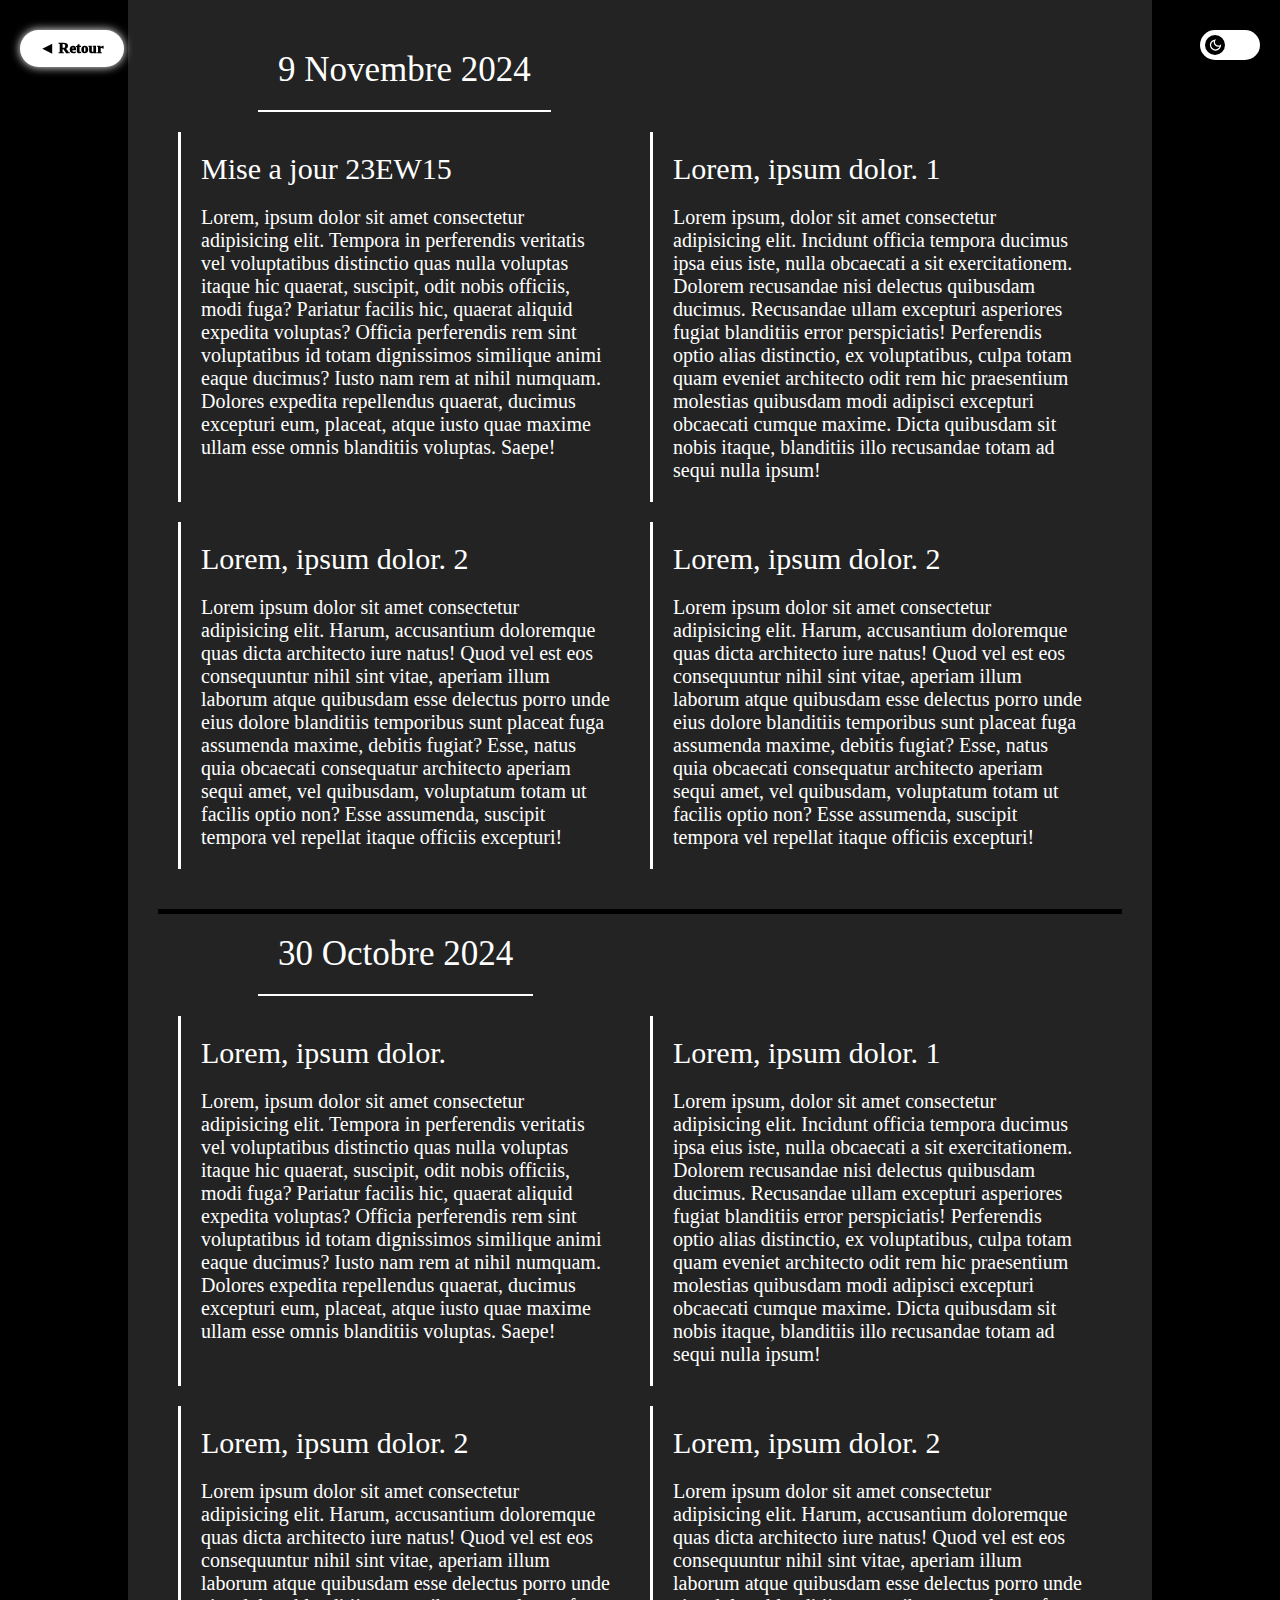
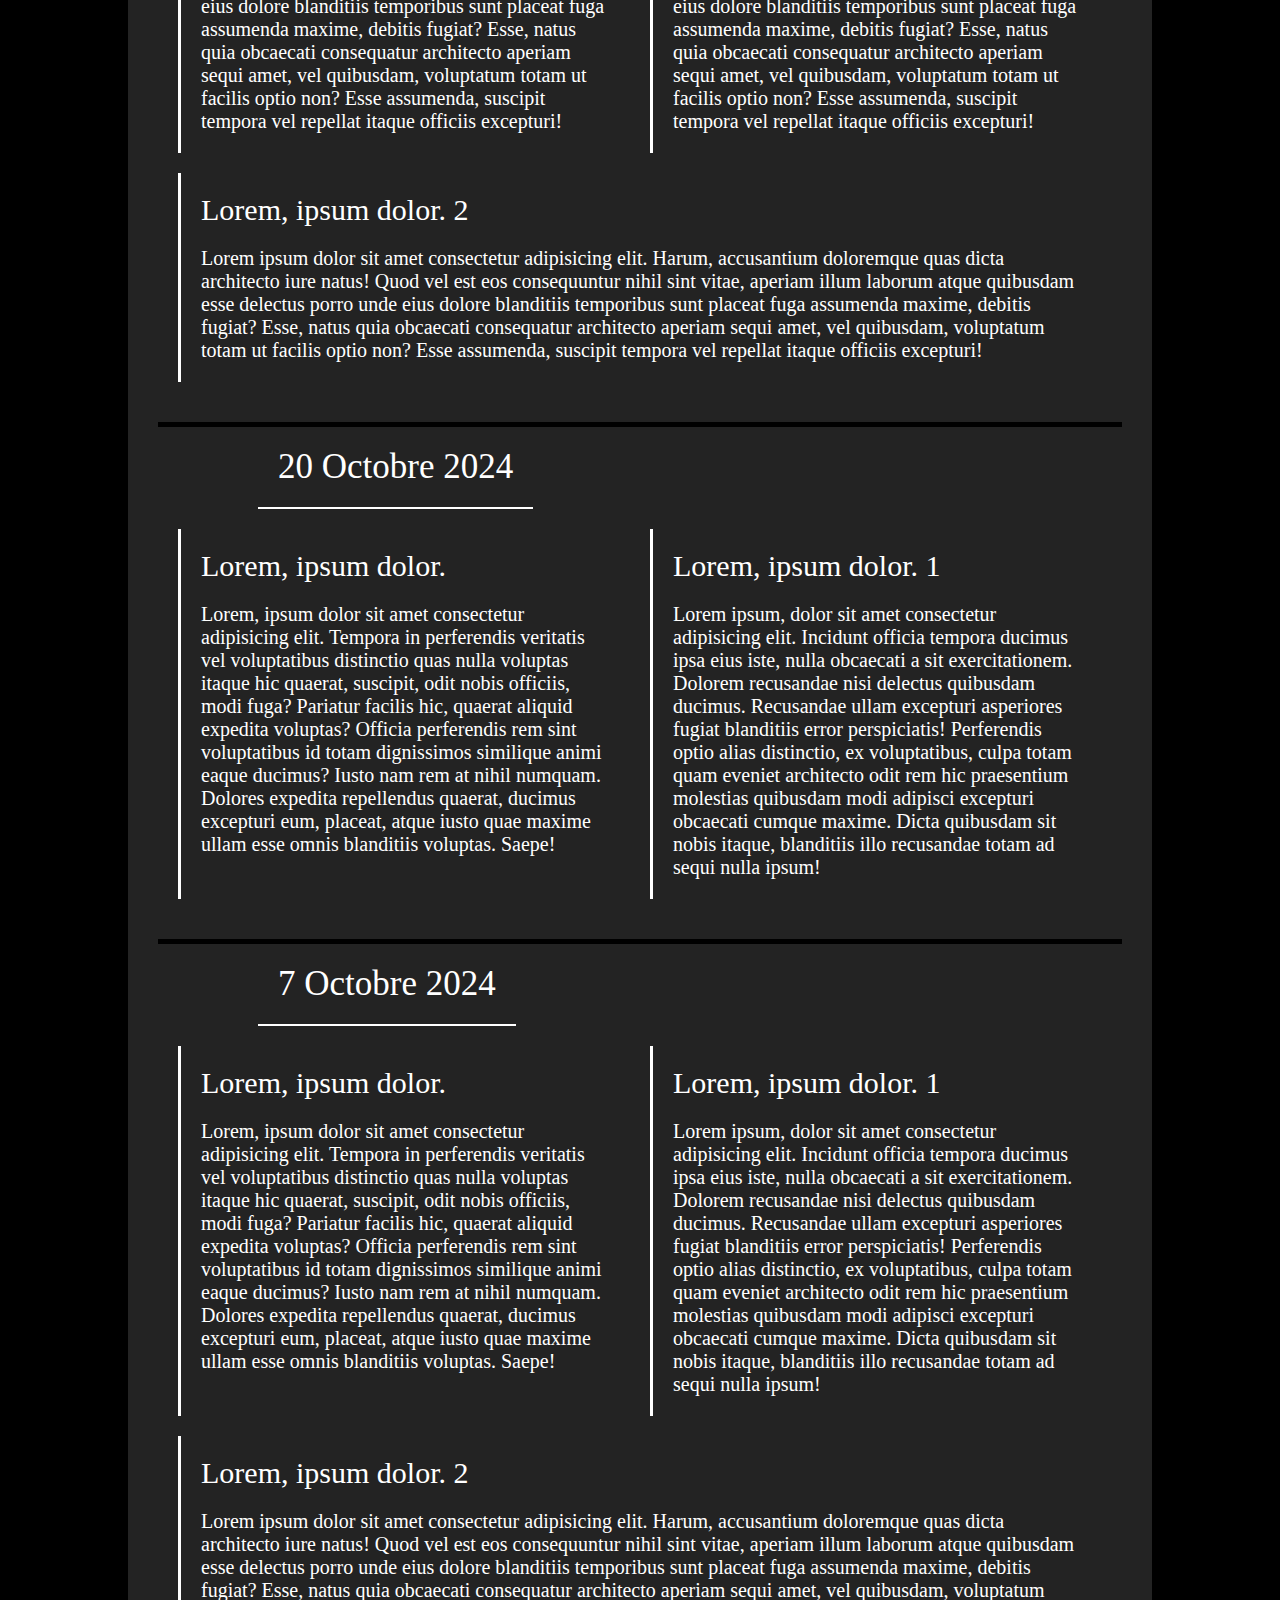
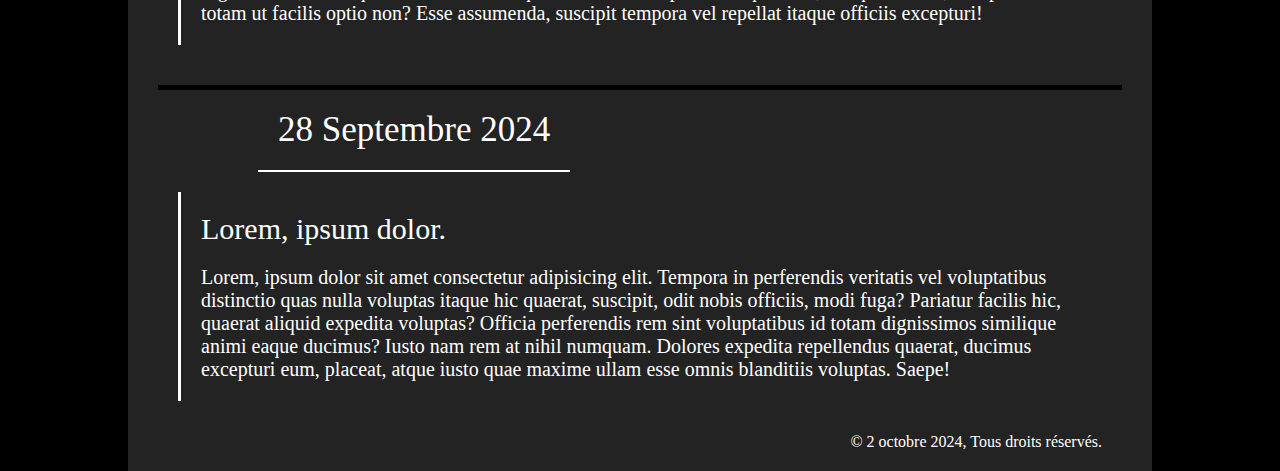
==== veille_techno/veille_techno.html @ 87a0959d "veille techno name" ====
<!DOCTYPE html>
<html lang="en">

<head>
    <meta charset="UTF-8">
    <meta name="viewport" content="width=device-width, initial-scale=1.0">
    <link rel="stylesheet" href="style.css">
    <script src="app.js" defer></script>
    <title>Veille techno</title>
</head>

<body>
    <a class="retour" href="../index.html">◄ Retour</a>

    <div class="colorSwitch" id="colorSwitch">

        <div class="circle" id="circle">
            <div class="colorMode">
                <svg xmlns="http://www.w3.org/2000/svg" height="24px" viewBox="0 -960 960 960" width="24px" fill="#5f6368"><path d="M480-120q-150 0-255-105T120-480q0-150 105-255t255-105q14 0 27.5 1t26.5 3q-41 29-65.5 75.5T444-660q0 90 63 153t153 63q55 0 101-24.5t75-65.5q2 13 3 26.5t1 27.5q0 150-105 255T480-120Zm0-80q88 0 158-48.5T740-375q-20 5-40 8t-40 3q-123 0-209.5-86.5T364-660q0-20 3-40t8-40q-78 32-126.5 102T200-480q0 116 82 198t198 82Zm-10-270Z"/></svg>
            </div>
            <div class="colorMode">
                <svg xmlns="http://www.w3.org/2000/svg" height="24px" viewBox="0 -960 960 960" width="24px" fill="#5f6368"><path d="M480-360q50 0 85-35t35-85q0-50-35-85t-85-35q-50 0-85 35t-35 85q0 50 35 85t85 35Zm0 80q-83 0-141.5-58.5T280-480q0-83 58.5-141.5T480-680q83 0 141.5 58.5T680-480q0 83-58.5 141.5T480-280ZM200-440H40v-80h160v80Zm720 0H760v-80h160v80ZM440-760v-160h80v160h-80Zm0 720v-160h80v160h-80ZM256-650l-101-97 57-59 96 100-52 56Zm492 496-97-101 53-55 101 97-57 59Zm-98-550 97-101 59 57-100 96-56-52ZM154-212l101-97 55 53-97 101-59-57Zm326-268Z"/></svg>
            </div>
        </div>
    </div>

    <div class="container">
        <section>
            <div class="date">
                9 Novembre 2024
            </div>
            <div class="articles">

                <div class="article">
                    <div class="titre">
                        Mise a jour 23EW15
                    </div>
                    <div class="content">
                        Lorem, ipsum dolor sit amet consectetur adipisicing elit. Tempora in perferendis veritatis vel voluptatibus distinctio quas nulla voluptas itaque hic quaerat, suscipit, odit nobis officiis, modi fuga? Pariatur facilis hic, quaerat aliquid expedita voluptas?
                        Officia perferendis rem sint voluptatibus id totam dignissimos similique animi eaque ducimus? Iusto nam rem at nihil numquam. Dolores expedita repellendus quaerat, ducimus excepturi eum, placeat, atque iusto quae maxime ullam esse
                        omnis blanditiis voluptas. Saepe!
                    </div>
                </div>
                <div class="article">
                    <div class="titre">
                        Lorem, ipsum dolor. 1
                    </div>
                    <div class="content">
                        Lorem ipsum, dolor sit amet consectetur adipisicing elit. Incidunt officia tempora ducimus ipsa eius iste, nulla obcaecati a sit exercitationem. Dolorem recusandae nisi delectus quibusdam ducimus. Recusandae ullam excepturi asperiores fugiat blanditiis
                        error perspiciatis! Perferendis optio alias distinctio, ex voluptatibus, culpa totam quam eveniet architecto odit rem hic praesentium molestias quibusdam modi adipisci excepturi obcaecati cumque maxime. Dicta quibusdam sit nobis
                        itaque, blanditiis illo recusandae totam ad sequi nulla ipsum!
                    </div>
                </div>
                <div class="article">
                    <div class="titre">
                        Lorem, ipsum dolor. 2
                    </div>
                    <div class="content">
                        Lorem ipsum dolor sit amet consectetur adipisicing elit. Harum, accusantium doloremque quas dicta architecto iure natus! Quod vel est eos consequuntur nihil sint vitae, aperiam illum laborum atque quibusdam esse delectus porro unde eius dolore blanditiis
                        temporibus sunt placeat fuga assumenda maxime, debitis fugiat? Esse, natus quia obcaecati consequatur architecto aperiam sequi amet, vel quibusdam, voluptatum totam ut facilis optio non? Esse assumenda, suscipit tempora vel repellat
                        itaque officiis excepturi!
                    </div>
                </div>
                <div class="article">
                    <div class="titre">
                        Lorem, ipsum dolor. 2
                    </div>
                    <div class="content">
                        Lorem ipsum dolor sit amet consectetur adipisicing elit. Harum, accusantium doloremque quas dicta architecto iure natus! Quod vel est eos consequuntur nihil sint vitae, aperiam illum laborum atque quibusdam esse delectus porro unde eius dolore blanditiis
                        temporibus sunt placeat fuga assumenda maxime, debitis fugiat? Esse, natus quia obcaecati consequatur architecto aperiam sequi amet, vel quibusdam, voluptatum totam ut facilis optio non? Esse assumenda, suscipit tempora vel repellat
                        itaque officiis excepturi!
                    </div>
                </div>
            </div>
        </section>
        <section>
            <div class="date">
                30 Octobre 2024
            </div>
            <div class="articles">

                <div class="article">
                    <div class="titre">
                        Lorem, ipsum dolor.
                    </div>
                    <div class="content">
                        Lorem, ipsum dolor sit amet consectetur adipisicing elit. Tempora in perferendis veritatis vel voluptatibus distinctio quas nulla voluptas itaque hic quaerat, suscipit, odit nobis officiis, modi fuga? Pariatur facilis hic, quaerat aliquid expedita voluptas?
                        Officia perferendis rem sint voluptatibus id totam dignissimos similique animi eaque ducimus? Iusto nam rem at nihil numquam. Dolores expedita repellendus quaerat, ducimus excepturi eum, placeat, atque iusto quae maxime ullam esse
                        omnis blanditiis voluptas. Saepe!
                    </div>
                </div>
                <div class="article">
                    <div class="titre">
                        Lorem, ipsum dolor. 1
                    </div>
                    <div class="content">
                        Lorem ipsum, dolor sit amet consectetur adipisicing elit. Incidunt officia tempora ducimus ipsa eius iste, nulla obcaecati a sit exercitationem. Dolorem recusandae nisi delectus quibusdam ducimus. Recusandae ullam excepturi asperiores fugiat blanditiis
                        error perspiciatis! Perferendis optio alias distinctio, ex voluptatibus, culpa totam quam eveniet architecto odit rem hic praesentium molestias quibusdam modi adipisci excepturi obcaecati cumque maxime. Dicta quibusdam sit nobis
                        itaque, blanditiis illo recusandae totam ad sequi nulla ipsum!
                    </div>
                </div>
                <div class="article">
                    <div class="titre">
                        Lorem, ipsum dolor. 2
                    </div>
                    <div class="content">
                        Lorem ipsum dolor sit amet consectetur adipisicing elit. Harum, accusantium doloremque quas dicta architecto iure natus! Quod vel est eos consequuntur nihil sint vitae, aperiam illum laborum atque quibusdam esse delectus porro unde eius dolore blanditiis
                        temporibus sunt placeat fuga assumenda maxime, debitis fugiat? Esse, natus quia obcaecati consequatur architecto aperiam sequi amet, vel quibusdam, voluptatum totam ut facilis optio non? Esse assumenda, suscipit tempora vel repellat
                        itaque officiis excepturi!
                    </div>
                </div>
                <div class="article">
                    <div class="titre">
                        Lorem, ipsum dolor. 2
                    </div>
                    <div class="content">
                        Lorem ipsum dolor sit amet consectetur adipisicing elit. Harum, accusantium doloremque quas dicta architecto iure natus! Quod vel est eos consequuntur nihil sint vitae, aperiam illum laborum atque quibusdam esse delectus porro unde eius dolore blanditiis
                        temporibus sunt placeat fuga assumenda maxime, debitis fugiat? Esse, natus quia obcaecati consequatur architecto aperiam sequi amet, vel quibusdam, voluptatum totam ut facilis optio non? Esse assumenda, suscipit tempora vel repellat
                        itaque officiis excepturi!
                    </div>
                </div>
                <div class="article">
                    <div class="titre">
                        Lorem, ipsum dolor. 2
                    </div>
                    <div class="content">
                        Lorem ipsum dolor sit amet consectetur adipisicing elit. Harum, accusantium doloremque quas dicta architecto iure natus! Quod vel est eos consequuntur nihil sint vitae, aperiam illum laborum atque quibusdam esse delectus porro unde eius dolore blanditiis
                        temporibus sunt placeat fuga assumenda maxime, debitis fugiat? Esse, natus quia obcaecati consequatur architecto aperiam sequi amet, vel quibusdam, voluptatum totam ut facilis optio non? Esse assumenda, suscipit tempora vel repellat
                        itaque officiis excepturi!
                    </div>
                </div>
            </div>
        </section>
        <section>
            <div class="date">
                20 Octobre 2024
            </div>
            <div class="articles">

                <div class="article">
                    <div class="titre">
                        Lorem, ipsum dolor.
                    </div>
                    <div class="content">
                        Lorem, ipsum dolor sit amet consectetur adipisicing elit. Tempora in perferendis veritatis vel voluptatibus distinctio quas nulla voluptas itaque hic quaerat, suscipit, odit nobis officiis, modi fuga? Pariatur facilis hic, quaerat aliquid expedita voluptas?
                        Officia perferendis rem sint voluptatibus id totam dignissimos similique animi eaque ducimus? Iusto nam rem at nihil numquam. Dolores expedita repellendus quaerat, ducimus excepturi eum, placeat, atque iusto quae maxime ullam esse
                        omnis blanditiis voluptas. Saepe!
                    </div>
                </div>
                <div class="article">
                    <div class="titre">
                        Lorem, ipsum dolor. 1
                    </div>
                    <div class="content">
                        Lorem ipsum, dolor sit amet consectetur adipisicing elit. Incidunt officia tempora ducimus ipsa eius iste, nulla obcaecati a sit exercitationem. Dolorem recusandae nisi delectus quibusdam ducimus. Recusandae ullam excepturi asperiores fugiat blanditiis
                        error perspiciatis! Perferendis optio alias distinctio, ex voluptatibus, culpa totam quam eveniet architecto odit rem hic praesentium molestias quibusdam modi adipisci excepturi obcaecati cumque maxime. Dicta quibusdam sit nobis
                        itaque, blanditiis illo recusandae totam ad sequi nulla ipsum!
                    </div>
                </div>
            </div>
        </section>
        <section>
            <div class="date">
                7 Octobre 2024
            </div>
            <div class="articles">

                <div class="article">
                    <div class="titre">
                        Lorem, ipsum dolor.
                    </div>
                    <div class="content">
                        Lorem, ipsum dolor sit amet consectetur adipisicing elit. Tempora in perferendis veritatis vel voluptatibus distinctio quas nulla voluptas itaque hic quaerat, suscipit, odit nobis officiis, modi fuga? Pariatur facilis hic, quaerat aliquid expedita voluptas?
                        Officia perferendis rem sint voluptatibus id totam dignissimos similique animi eaque ducimus? Iusto nam rem at nihil numquam. Dolores expedita repellendus quaerat, ducimus excepturi eum, placeat, atque iusto quae maxime ullam esse
                        omnis blanditiis voluptas. Saepe!
                    </div>
                </div>
                <div class="article">
                    <div class="titre">
                        Lorem, ipsum dolor. 1
                    </div>
                    <div class="content">
                        Lorem ipsum, dolor sit amet consectetur adipisicing elit. Incidunt officia tempora ducimus ipsa eius iste, nulla obcaecati a sit exercitationem. Dolorem recusandae nisi delectus quibusdam ducimus. Recusandae ullam excepturi asperiores fugiat blanditiis
                        error perspiciatis! Perferendis optio alias distinctio, ex voluptatibus, culpa totam quam eveniet architecto odit rem hic praesentium molestias quibusdam modi adipisci excepturi obcaecati cumque maxime. Dicta quibusdam sit nobis
                        itaque, blanditiis illo recusandae totam ad sequi nulla ipsum!
                    </div>
                </div>
                <div class="article">
                    <div class="titre">
                        Lorem, ipsum dolor. 2
                    </div>
                    <div class="content">
                        Lorem ipsum dolor sit amet consectetur adipisicing elit. Harum, accusantium doloremque quas dicta architecto iure natus! Quod vel est eos consequuntur nihil sint vitae, aperiam illum laborum atque quibusdam esse delectus porro unde eius dolore blanditiis
                        temporibus sunt placeat fuga assumenda maxime, debitis fugiat? Esse, natus quia obcaecati consequatur architecto aperiam sequi amet, vel quibusdam, voluptatum totam ut facilis optio non? Esse assumenda, suscipit tempora vel repellat
                        itaque officiis excepturi!
                    </div>
                </div>
            </div>
        </section>
        <section>
            <div class="date">
                28 Septembre 2024
            </div>
            <div class="articles">

                <div class="article">
                    <div class="titre">
                        Lorem, ipsum dolor.
                    </div>
                    <div class="content">
                        Lorem, ipsum dolor sit amet consectetur adipisicing elit. Tempora in perferendis veritatis vel voluptatibus distinctio quas nulla voluptas itaque hic quaerat, suscipit, odit nobis officiis, modi fuga? Pariatur facilis hic, quaerat aliquid expedita voluptas?
                        Officia perferendis rem sint voluptatibus id totam dignissimos similique animi eaque ducimus? Iusto nam rem at nihil numquam. Dolores expedita repellendus quaerat, ducimus excepturi eum, placeat, atque iusto quae maxime ullam esse
                        omnis blanditiis voluptas. Saepe!
                    </div>
                </div>
            </div>
            <div class="copyright">
                © 2 octobre 2024, Tous droits réservés.
            </div>
        </section>
    </div>
    </div>
</body>

</html>
---- veille_techno/style.css ----
:root {
    --background: #000;
    --background-alternative: #232323;
    --primery-color: #fff;
    --inverse: #676767;
}

* {
    margin: 0;
    padding: 0;
    box-sizing: border-box;
}

body {
    display: flex;
    justify-content: center;
    background: var(--background);
    transition: background 1s, color 1s;
}

body.actif {
    --background: #fff;
    --background-alternative: #dedede;
    --primery-color: #000;
    --inverse: #383838;
}

::-webkit-scrollbar {
    width: 5px;
}

::-webkit-scrollbar-thumb {
    background-color: var(--inverse);
    border-radius: 10px;
}

::-webkit-scrollbar-track {
    background: var(--background);
}

.colorSwitch {
    background: var(--primery-color);
    position: fixed;
    top: 30px;
    right: 20px;
    width: 60px;
    height: 30px;
    display: flex;
    align-items: center;
    border-radius: 15px;
    cursor: pointer;
}

.circle {
    background: var(--background);
    position: absolute;
    left: 5px;
    height: 20px;
    width: 20px;
    border-radius: 100%;
    transition: .3s ease-out;
    display: flex;
    align-items: center;
    justify-content: center;
}

.circle.actif {
    left: 35px !important;
}

.colorMode {
    width: 15px;
    height: 15px;
    position: absolute;
    display: flex;
    align-items: center;
    justify-content: center;
    transition: .3s ease-out;
}

.colorMode svg {
    width: 15px;
    fill: var(--primery-color);
}

.circle .colorMode:nth-child(1) {
    opacity: 1;
    transform: rotateZ(0deg);
}

.circle .colorMode:nth-child(2) {
    opacity: 0;
    transform: rotateZ(0deg);
}

.circle.actif .colorMode:nth-child(1) {
    opacity: 0;
    transform: rotateZ(720deg);
}

.circle.actif .colorMode:nth-child(2) {
    opacity: 1;
    transform: rotateZ(720deg);
}

.retour {
    position: fixed;
    top: 30px;
    left: 20px;
    text-decoration: none;
    color: var(--background);
    background: var(--primery-color);
    border-radius: 20px;
    font-weight: 1000;
    font-size: 15px;
    padding: 10px 20px;
    box-shadow: 0px 0px 10px var(--primery-color);
    transition: background 1s, color 1s;
}

.container {
    width: 80%;
    background: var(--background-alternative);
    transition: background 1s;
    padding: 30px;
}

section {
    /* border: 2px solid black; */
    position: relative;
    border-bottom: 5px solid var(--background);
    padding-bottom: 20px;
    display: flex;
    flex-direction: column;
    transition: border 1s;
}

section:last-child {
    border: none !important;
}

.date {
    margin-left: 100px;
    width: min-content;
    white-space: nowrap;
    padding: 20px;
    font-size: 35px;
    color: var(--primery-color);
    border-bottom: 2px solid var(--primery-color);
    transition: color 1s, border 1s;
}

.articles {
    display: flex;
    flex-wrap: wrap;
    padding: 20px;
    gap: 20px;
}

.article {
    border-left: 3px solid var(--primery-color);
    color: var(--primery-color);
    transition: color 1s;
    flex: 1 1 100%;
    transition: border 1s;
}

.articles .article:nth-child(2n),
.articles .article:nth-child(2n-1) {
    flex: 1 1 calc(50% - 20px);
}

.article .titre {
    width: 100%;
    font-size: 30px;
    padding: 20px 20px 0px 20px;
}

.article .content {
    width: 100%;
    font-size: 20px;
    padding: 20px;
}

.copyright {
    position: absolute;
    bottom: -10px;
    right: 20px;
    text-align: right;
    color: var(--primery-color);
}
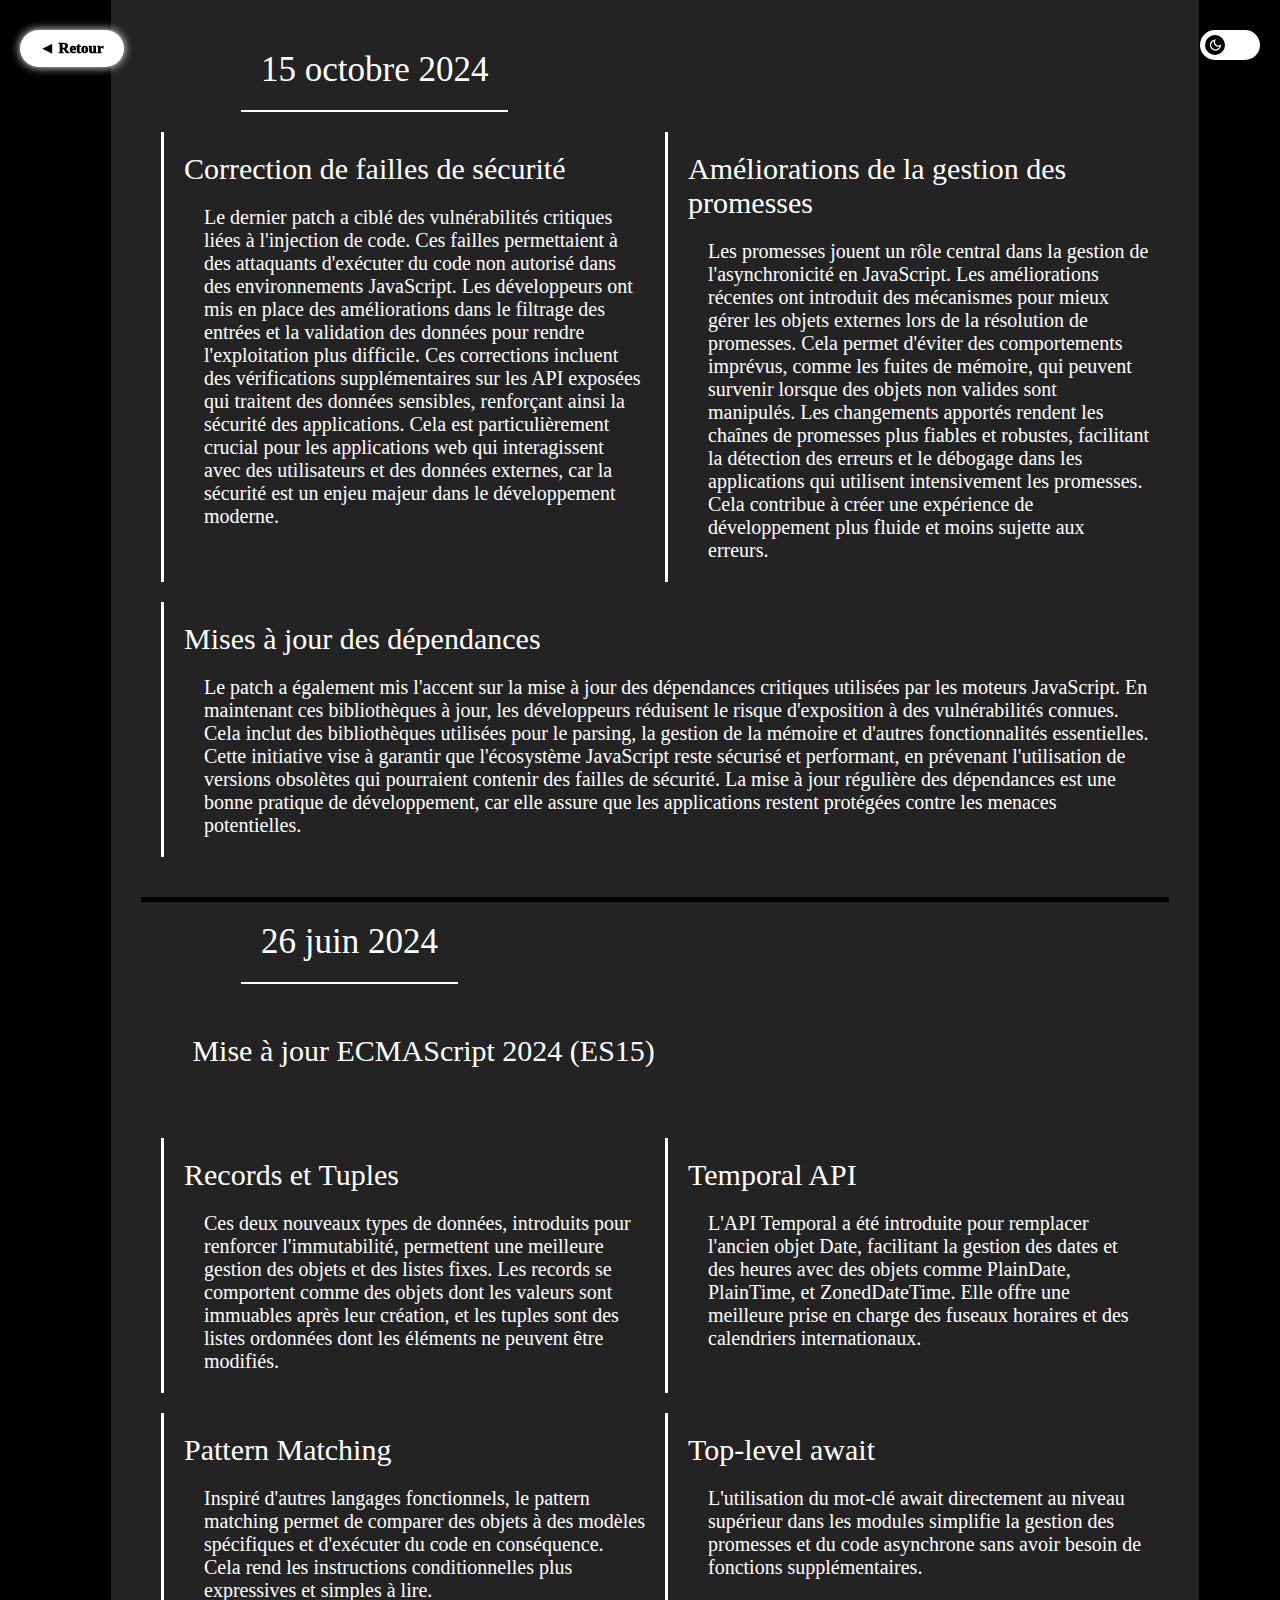
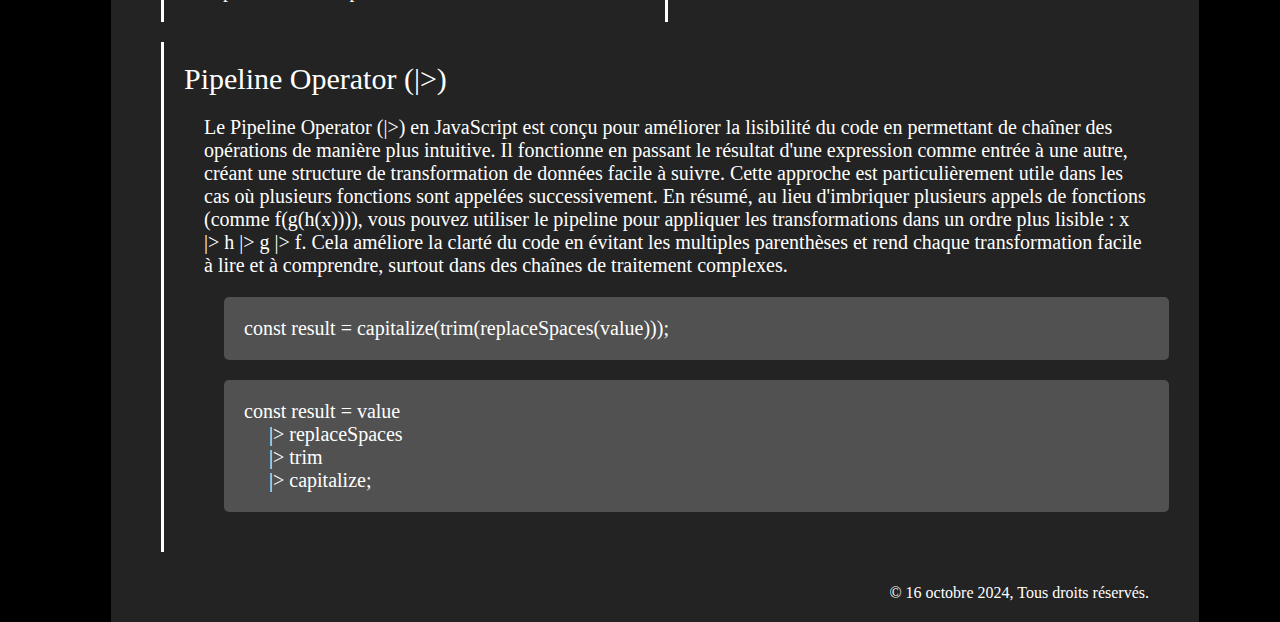
==== commit 1c669df5: "vielle techno" ====
--- a/veille_techno/veille_techno.html
+++ b/veille_techno/veille_techno.html
@@ -26,196 +26,111 @@
 
     <div class="container">
         <section>
-            <div class="date">
-                9 Novembre 2024
+            <div class="titlesDate">
+                <div class="date">
+                    15 octobre 2024
+                </div>
             </div>
             <div class="articles">
 
                 <div class="article">
                     <div class="titre">
-                        Mise a jour 23EW15
+                        Correction de failles de sécurité
                     </div>
                     <div class="content">
-                        Lorem, ipsum dolor sit amet consectetur adipisicing elit. Tempora in perferendis veritatis vel voluptatibus distinctio quas nulla voluptas itaque hic quaerat, suscipit, odit nobis officiis, modi fuga? Pariatur facilis hic, quaerat aliquid expedita voluptas?
-                        Officia perferendis rem sint voluptatibus id totam dignissimos similique animi eaque ducimus? Iusto nam rem at nihil numquam. Dolores expedita repellendus quaerat, ducimus excepturi eum, placeat, atque iusto quae maxime ullam esse
-                        omnis blanditiis voluptas. Saepe!
+                        Le dernier patch a ciblé des vulnérabilités critiques liées à l'injection de code. Ces failles permettaient à des attaquants d'exécuter du code non autorisé dans des environnements JavaScript. Les développeurs ont mis en place des améliorations dans le filtrage des entrées et la validation des données pour rendre l'exploitation plus difficile. Ces corrections incluent des vérifications supplémentaires sur les API exposées qui traitent des données sensibles, renforçant ainsi la sécurité des applications. Cela est particulièrement crucial pour les applications web qui interagissent avec des utilisateurs et des données externes, car la sécurité est un enjeu majeur dans le développement moderne.
                     </div>
                 </div>
                 <div class="article">
                     <div class="titre">
-                        Lorem, ipsum dolor. 1
+                        Améliorations de la gestion des promesses
                     </div>
                     <div class="content">
-                        Lorem ipsum, dolor sit amet consectetur adipisicing elit. Incidunt officia tempora ducimus ipsa eius iste, nulla obcaecati a sit exercitationem. Dolorem recusandae nisi delectus quibusdam ducimus. Recusandae ullam excepturi asperiores fugiat blanditiis
-                        error perspiciatis! Perferendis optio alias distinctio, ex voluptatibus, culpa totam quam eveniet architecto odit rem hic praesentium molestias quibusdam modi adipisci excepturi obcaecati cumque maxime. Dicta quibusdam sit nobis
-                        itaque, blanditiis illo recusandae totam ad sequi nulla ipsum!
+                        Les promesses jouent un rôle central dans la gestion de l'asynchronicité en JavaScript. Les améliorations récentes ont introduit des mécanismes pour mieux gérer les objets externes lors de la résolution de promesses. Cela permet d'éviter des comportements imprévus, comme les fuites de mémoire, qui peuvent survenir lorsque des objets non valides sont manipulés. Les changements apportés rendent les chaînes de promesses plus fiables et robustes, facilitant la détection des erreurs et le débogage dans les applications qui utilisent intensivement les promesses. Cela contribue à créer une expérience de développement plus fluide et moins sujette aux erreurs.
                     </div>
                 </div>
                 <div class="article">
                     <div class="titre">
-                        Lorem, ipsum dolor. 2
+                        Mises à jour des dépendances
                     </div>
                     <div class="content">
-                        Lorem ipsum dolor sit amet consectetur adipisicing elit. Harum, accusantium doloremque quas dicta architecto iure natus! Quod vel est eos consequuntur nihil sint vitae, aperiam illum laborum atque quibusdam esse delectus porro unde eius dolore blanditiis
-                        temporibus sunt placeat fuga assumenda maxime, debitis fugiat? Esse, natus quia obcaecati consequatur architecto aperiam sequi amet, vel quibusdam, voluptatum totam ut facilis optio non? Esse assumenda, suscipit tempora vel repellat
-                        itaque officiis excepturi!
-                    </div>
-                </div>
-                <div class="article">
-                    <div class="titre">
-                        Lorem, ipsum dolor. 2
-                    </div>
-                    <div class="content">
-                        Lorem ipsum dolor sit amet consectetur adipisicing elit. Harum, accusantium doloremque quas dicta architecto iure natus! Quod vel est eos consequuntur nihil sint vitae, aperiam illum laborum atque quibusdam esse delectus porro unde eius dolore blanditiis
-                        temporibus sunt placeat fuga assumenda maxime, debitis fugiat? Esse, natus quia obcaecati consequatur architecto aperiam sequi amet, vel quibusdam, voluptatum totam ut facilis optio non? Esse assumenda, suscipit tempora vel repellat
-                        itaque officiis excepturi!
+                        Le patch a également mis l'accent sur la mise à jour des dépendances critiques utilisées par les moteurs JavaScript. En maintenant ces bibliothèques à jour, les développeurs réduisent le risque d'exposition à des vulnérabilités connues. Cela inclut des bibliothèques utilisées pour le parsing, la gestion de la mémoire et d'autres fonctionnalités essentielles. Cette initiative vise à garantir que l'écosystème JavaScript reste sécurisé et performant, en prévenant l'utilisation de versions obsolètes qui pourraient contenir des failles de sécurité. La mise à jour régulière des dépendances est une bonne pratique de développement, car elle assure que les applications restent protégées contre les menaces potentielles.
                     </div>
                 </div>
             </div>
         </section>
         <section>
-            <div class="date">
-                30 Octobre 2024
+            <div class="titlesDate">
+                <div class="date">
+                    26 juin 2024
+                </div>
+                <div class="firstTitle">
+                    Mise à jour ECMAScript 2024 (ES15)
+                </div>
             </div>
             <div class="articles">
 
                 <div class="article">
                     <div class="titre">
-                        Lorem, ipsum dolor.
+                        Records et Tuples
                     </div>
                     <div class="content">
-                        Lorem, ipsum dolor sit amet consectetur adipisicing elit. Tempora in perferendis veritatis vel voluptatibus distinctio quas nulla voluptas itaque hic quaerat, suscipit, odit nobis officiis, modi fuga? Pariatur facilis hic, quaerat aliquid expedita voluptas?
-                        Officia perferendis rem sint voluptatibus id totam dignissimos similique animi eaque ducimus? Iusto nam rem at nihil numquam. Dolores expedita repellendus quaerat, ducimus excepturi eum, placeat, atque iusto quae maxime ullam esse
-                        omnis blanditiis voluptas. Saepe!
+                        Ces deux nouveaux types de données, introduits pour renforcer l'immutabilité, permettent une meilleure gestion des objets et des listes fixes. Les records se comportent comme des objets dont les valeurs sont immuables après leur création, et les tuples sont des listes ordonnées dont les éléments ne peuvent être modifiés.
                     </div>
                 </div>
                 <div class="article">
                     <div class="titre">
-                        Lorem, ipsum dolor. 1
+                        Temporal API
                     </div>
                     <div class="content">
-                        Lorem ipsum, dolor sit amet consectetur adipisicing elit. Incidunt officia tempora ducimus ipsa eius iste, nulla obcaecati a sit exercitationem. Dolorem recusandae nisi delectus quibusdam ducimus. Recusandae ullam excepturi asperiores fugiat blanditiis
-                        error perspiciatis! Perferendis optio alias distinctio, ex voluptatibus, culpa totam quam eveniet architecto odit rem hic praesentium molestias quibusdam modi adipisci excepturi obcaecati cumque maxime. Dicta quibusdam sit nobis
-                        itaque, blanditiis illo recusandae totam ad sequi nulla ipsum!
+                        L'API Temporal a été introduite pour remplacer l'ancien objet Date, facilitant la gestion des dates et des heures avec des objets comme PlainDate, PlainTime, et ZonedDateTime. Elle offre une meilleure prise en charge des fuseaux horaires et des calendriers internationaux.
                     </div>
                 </div>
                 <div class="article">
                     <div class="titre">
-                        Lorem, ipsum dolor. 2
+                        Pattern Matching
                     </div>
                     <div class="content">
-                        Lorem ipsum dolor sit amet consectetur adipisicing elit. Harum, accusantium doloremque quas dicta architecto iure natus! Quod vel est eos consequuntur nihil sint vitae, aperiam illum laborum atque quibusdam esse delectus porro unde eius dolore blanditiis
-                        temporibus sunt placeat fuga assumenda maxime, debitis fugiat? Esse, natus quia obcaecati consequatur architecto aperiam sequi amet, vel quibusdam, voluptatum totam ut facilis optio non? Esse assumenda, suscipit tempora vel repellat
-                        itaque officiis excepturi!
+                        Inspiré d'autres langages fonctionnels, le pattern matching permet de comparer des objets à des modèles spécifiques et d'exécuter du code en conséquence. Cela rend les instructions conditionnelles plus expressives et simples à lire.
                     </div>
                 </div>
                 <div class="article">
                     <div class="titre">
-                        Lorem, ipsum dolor. 2
+                        Top-level await
                     </div>
                     <div class="content">
-                        Lorem ipsum dolor sit amet consectetur adipisicing elit. Harum, accusantium doloremque quas dicta architecto iure natus! Quod vel est eos consequuntur nihil sint vitae, aperiam illum laborum atque quibusdam esse delectus porro unde eius dolore blanditiis
-                        temporibus sunt placeat fuga assumenda maxime, debitis fugiat? Esse, natus quia obcaecati consequatur architecto aperiam sequi amet, vel quibusdam, voluptatum totam ut facilis optio non? Esse assumenda, suscipit tempora vel repellat
-                        itaque officiis excepturi!
+                        L'utilisation du mot-clé await directement au niveau supérieur dans les modules simplifie la gestion des promesses et du code asynchrone sans avoir besoin de fonctions supplémentaires.
                     </div>
                 </div>
                 <div class="article">
                     <div class="titre">
-                        Lorem, ipsum dolor. 2
+                        Pipeline Operator (|>)
                     </div>
                     <div class="content">
-                        Lorem ipsum dolor sit amet consectetur adipisicing elit. Harum, accusantium doloremque quas dicta architecto iure natus! Quod vel est eos consequuntur nihil sint vitae, aperiam illum laborum atque quibusdam esse delectus porro unde eius dolore blanditiis
-                        temporibus sunt placeat fuga assumenda maxime, debitis fugiat? Esse, natus quia obcaecati consequatur architecto aperiam sequi amet, vel quibusdam, voluptatum totam ut facilis optio non? Esse assumenda, suscipit tempora vel repellat
-                        itaque officiis excepturi!
-                    </div>
-                </div>
-            </div>
-        </section>
-        <section>
-            <div class="date">
-                20 Octobre 2024
-            </div>
-            <div class="articles">
+                        Le Pipeline Operator (|>) en JavaScript est conçu pour améliorer la lisibilité du code en permettant de chaîner des opérations de manière plus intuitive. Il fonctionne en passant le résultat d'une expression comme entrée à une autre, créant une structure de transformation de données facile à suivre. Cette approche est particulièrement utile dans les cas où plusieurs fonctions sont appelées successivement.
 
-                <div class="article">
-                    <div class="titre">
-                        Lorem, ipsum dolor.
-                    </div>
-                    <div class="content">
-                        Lorem, ipsum dolor sit amet consectetur adipisicing elit. Tempora in perferendis veritatis vel voluptatibus distinctio quas nulla voluptas itaque hic quaerat, suscipit, odit nobis officiis, modi fuga? Pariatur facilis hic, quaerat aliquid expedita voluptas?
-                        Officia perferendis rem sint voluptatibus id totam dignissimos similique animi eaque ducimus? Iusto nam rem at nihil numquam. Dolores expedita repellendus quaerat, ducimus excepturi eum, placeat, atque iusto quae maxime ullam esse
-                        omnis blanditiis voluptas. Saepe!
-                    </div>
-                </div>
-                <div class="article">
-                    <div class="titre">
-                        Lorem, ipsum dolor. 1
-                    </div>
-                    <div class="content">
-                        Lorem ipsum, dolor sit amet consectetur adipisicing elit. Incidunt officia tempora ducimus ipsa eius iste, nulla obcaecati a sit exercitationem. Dolorem recusandae nisi delectus quibusdam ducimus. Recusandae ullam excepturi asperiores fugiat blanditiis
-                        error perspiciatis! Perferendis optio alias distinctio, ex voluptatibus, culpa totam quam eveniet architecto odit rem hic praesentium molestias quibusdam modi adipisci excepturi obcaecati cumque maxime. Dicta quibusdam sit nobis
-                        itaque, blanditiis illo recusandae totam ad sequi nulla ipsum!
-                    </div>
-                </div>
-            </div>
-        </section>
-        <section>
-            <div class="date">
-                7 Octobre 2024
-            </div>
-            <div class="articles">
+                        En résumé, au lieu d'imbriquer plusieurs appels de fonctions (comme f(g(h(x)))), vous pouvez utiliser le pipeline pour appliquer les transformations dans un ordre plus lisible : x |> h |> g |> f.
 
-                <div class="article">
-                    <div class="titre">
-                        Lorem, ipsum dolor.
-                    </div>
-                    <div class="content">
-                        Lorem, ipsum dolor sit amet consectetur adipisicing elit. Tempora in perferendis veritatis vel voluptatibus distinctio quas nulla voluptas itaque hic quaerat, suscipit, odit nobis officiis, modi fuga? Pariatur facilis hic, quaerat aliquid expedita voluptas?
-                        Officia perferendis rem sint voluptatibus id totam dignissimos similique animi eaque ducimus? Iusto nam rem at nihil numquam. Dolores expedita repellendus quaerat, ducimus excepturi eum, placeat, atque iusto quae maxime ullam esse
-                        omnis blanditiis voluptas. Saepe!
-                    </div>
-                </div>
-                <div class="article">
-                    <div class="titre">
-                        Lorem, ipsum dolor. 1
-                    </div>
-                    <div class="content">
-                        Lorem ipsum, dolor sit amet consectetur adipisicing elit. Incidunt officia tempora ducimus ipsa eius iste, nulla obcaecati a sit exercitationem. Dolorem recusandae nisi delectus quibusdam ducimus. Recusandae ullam excepturi asperiores fugiat blanditiis
-                        error perspiciatis! Perferendis optio alias distinctio, ex voluptatibus, culpa totam quam eveniet architecto odit rem hic praesentium molestias quibusdam modi adipisci excepturi obcaecati cumque maxime. Dicta quibusdam sit nobis
-                        itaque, blanditiis illo recusandae totam ad sequi nulla ipsum!
-                    </div>
-                </div>
-                <div class="article">
-                    <div class="titre">
-                        Lorem, ipsum dolor. 2
-                    </div>
-                    <div class="content">
-                        Lorem ipsum dolor sit amet consectetur adipisicing elit. Harum, accusantium doloremque quas dicta architecto iure natus! Quod vel est eos consequuntur nihil sint vitae, aperiam illum laborum atque quibusdam esse delectus porro unde eius dolore blanditiis
-                        temporibus sunt placeat fuga assumenda maxime, debitis fugiat? Esse, natus quia obcaecati consequatur architecto aperiam sequi amet, vel quibusdam, voluptatum totam ut facilis optio non? Esse assumenda, suscipit tempora vel repellat
-                        itaque officiis excepturi!
-                    </div>
-                </div>
-            </div>
-        </section>
-        <section>
-            <div class="date">
-                28 Septembre 2024
-            </div>
-            <div class="articles">
+                        Cela améliore la clarté du code en évitant les multiples parenthèses et rend chaque transformation facile à lire et à comprendre, surtout dans des chaînes de traitement complexes.
 
-                <div class="article">
-                    <div class="titre">
-                        Lorem, ipsum dolor.
-                    </div>
-                    <div class="content">
-                        Lorem, ipsum dolor sit amet consectetur adipisicing elit. Tempora in perferendis veritatis vel voluptatibus distinctio quas nulla voluptas itaque hic quaerat, suscipit, odit nobis officiis, modi fuga? Pariatur facilis hic, quaerat aliquid expedita voluptas?
-                        Officia perferendis rem sint voluptatibus id totam dignissimos similique animi eaque ducimus? Iusto nam rem at nihil numquam. Dolores expedita repellendus quaerat, ducimus excepturi eum, placeat, atque iusto quae maxime ullam esse
-                        omnis blanditiis voluptas. Saepe!
+                        <div class="exempleCode">
+                            const result = capitalize(trim(replaceSpaces(value)));  
+                        </div>
+
+                        <div class="exempleCode">
+                            const result = value <br>
+                            <div class="tab"> </div> |> replaceSpaces <br>
+                            <div class="tab"> </div> |> trim <br>
+                            <div class="tab"> </div> |> capitalize;
+
+                        </div>
+
+
                     </div>
                 </div>
             </div>
             <div class="copyright">
-                © 2 octobre 2024, Tous droits réservés.
+                © 16 octobre 2024, Tous droits réservés.
             </div>
         </section>
     </div>
--- a/veille_techno/style.css
+++ b/veille_techno/style.css
@@ -1,6 +1,7 @@
 :root {
     --background: #000;
     --background-alternative: #232323;
+    --background-code: #515151;
     --primery-color: #fff;
     --inverse: #676767;
 }
@@ -119,10 +120,11 @@
 }
 
 .container {
-    width: 80%;
+    width: 85%;
     background: var(--background-alternative);
     transition: background 1s;
     padding: 30px;
+    margin-left: 30px;
 }
 
 section {
@@ -139,7 +141,8 @@
     border: none !important;
 }
 
-.date {
+
+.titlesDate .date {
     margin-left: 100px;
     width: min-content;
     white-space: nowrap;
@@ -150,11 +153,19 @@
     transition: color 1s, border 1s;
 }
 
+.titlesDate .firstTitle{
+    font-size: 30px;
+    padding: 50px 5%;
+    color: var(--primery-color);
+    transition: color 1s, border 1s;
+}
+
 .articles {
     display: flex;
     flex-wrap: wrap;
     padding: 20px;
     gap: 20px;
+    transition: color 1s, border 1s;
 }
 
 .article {
@@ -174,12 +185,29 @@
     width: 100%;
     font-size: 30px;
     padding: 20px 20px 0px 20px;
+    transition: color 1s, border 1s;
 }
 
 .article .content {
     width: 100%;
     font-size: 20px;
     padding: 20px;
+    transition: color 1s, border 1s;
+    margin-left: 20px;
+}
+.article .content .exempleCode{
+    width: 100%;
+    font-size: 20px;
+    padding: 20px;
+    transition: color 1s, border 1s;
+    background: var(--background-code);
+    margin: 20px;
+    border-radius: 5px;
+}
+
+.tab{
+    width: 20px;
+    display: inline-block;
 }
 
 .copyright {
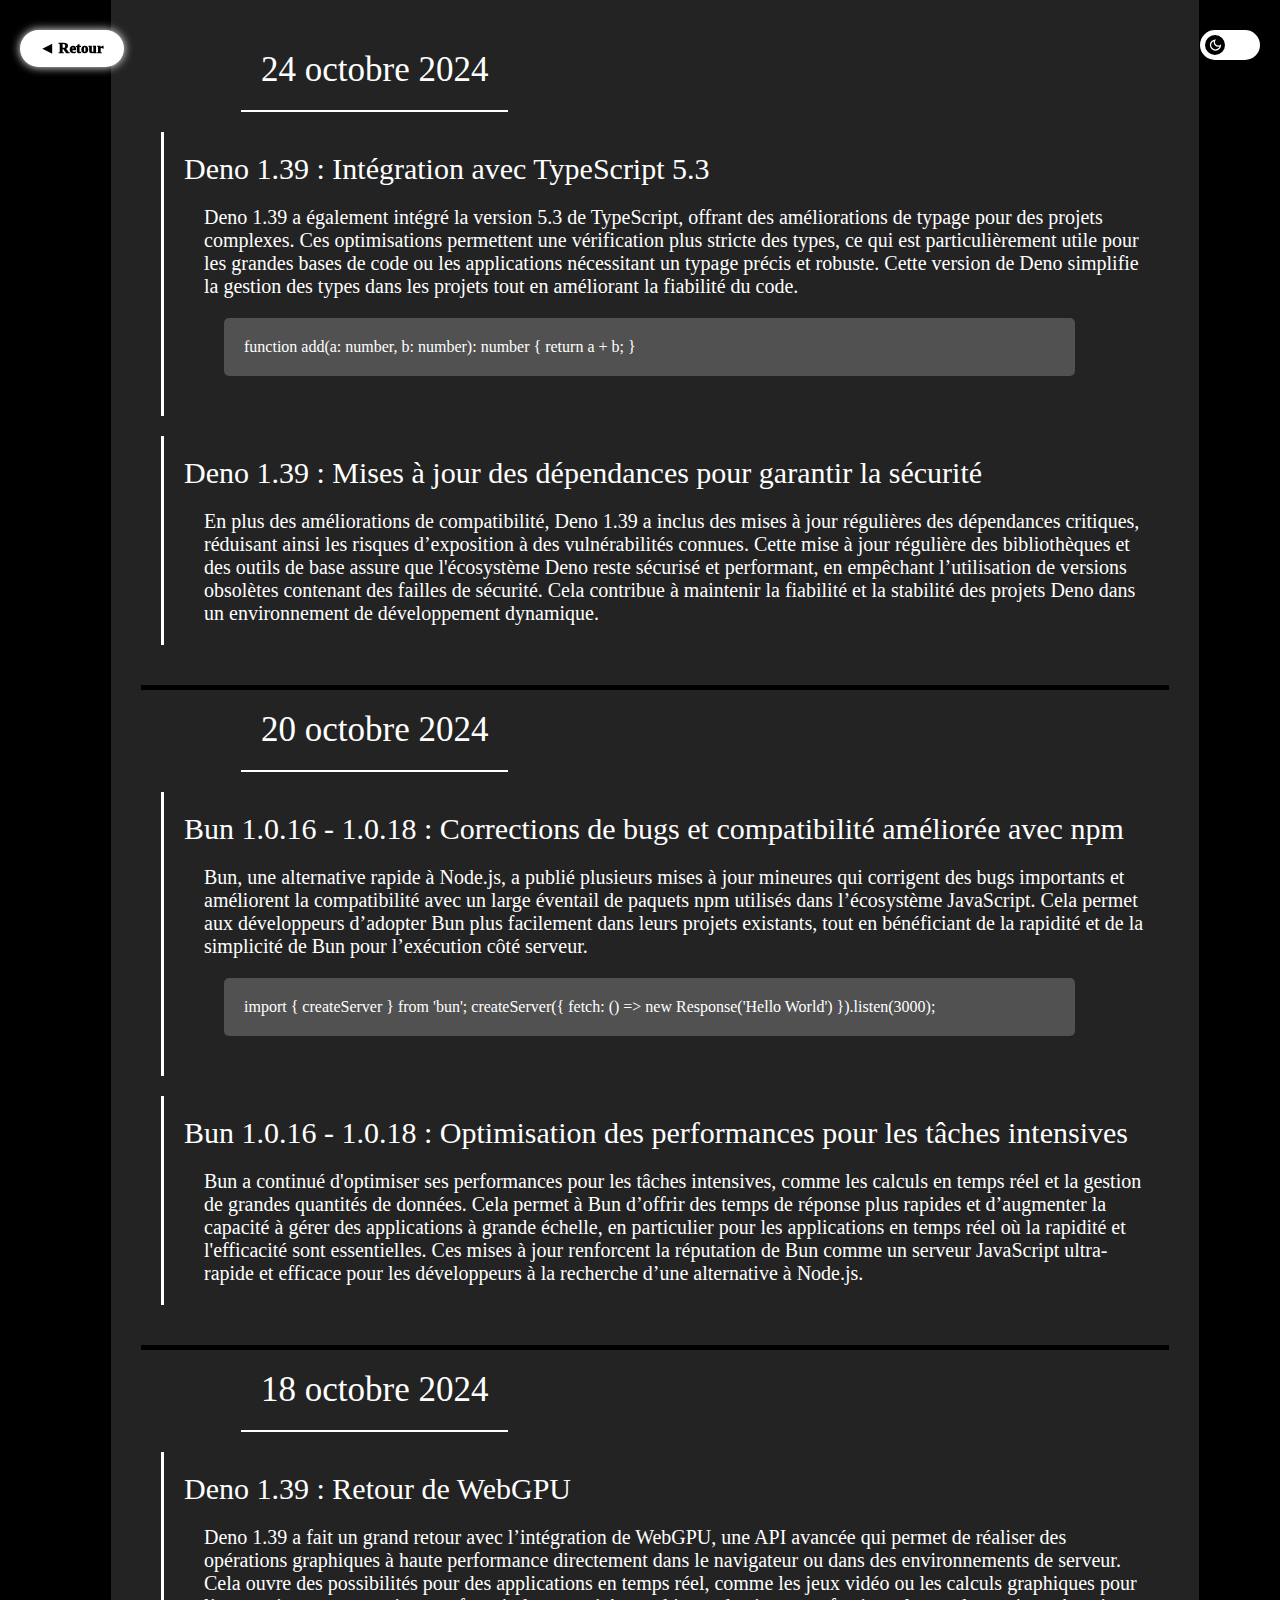
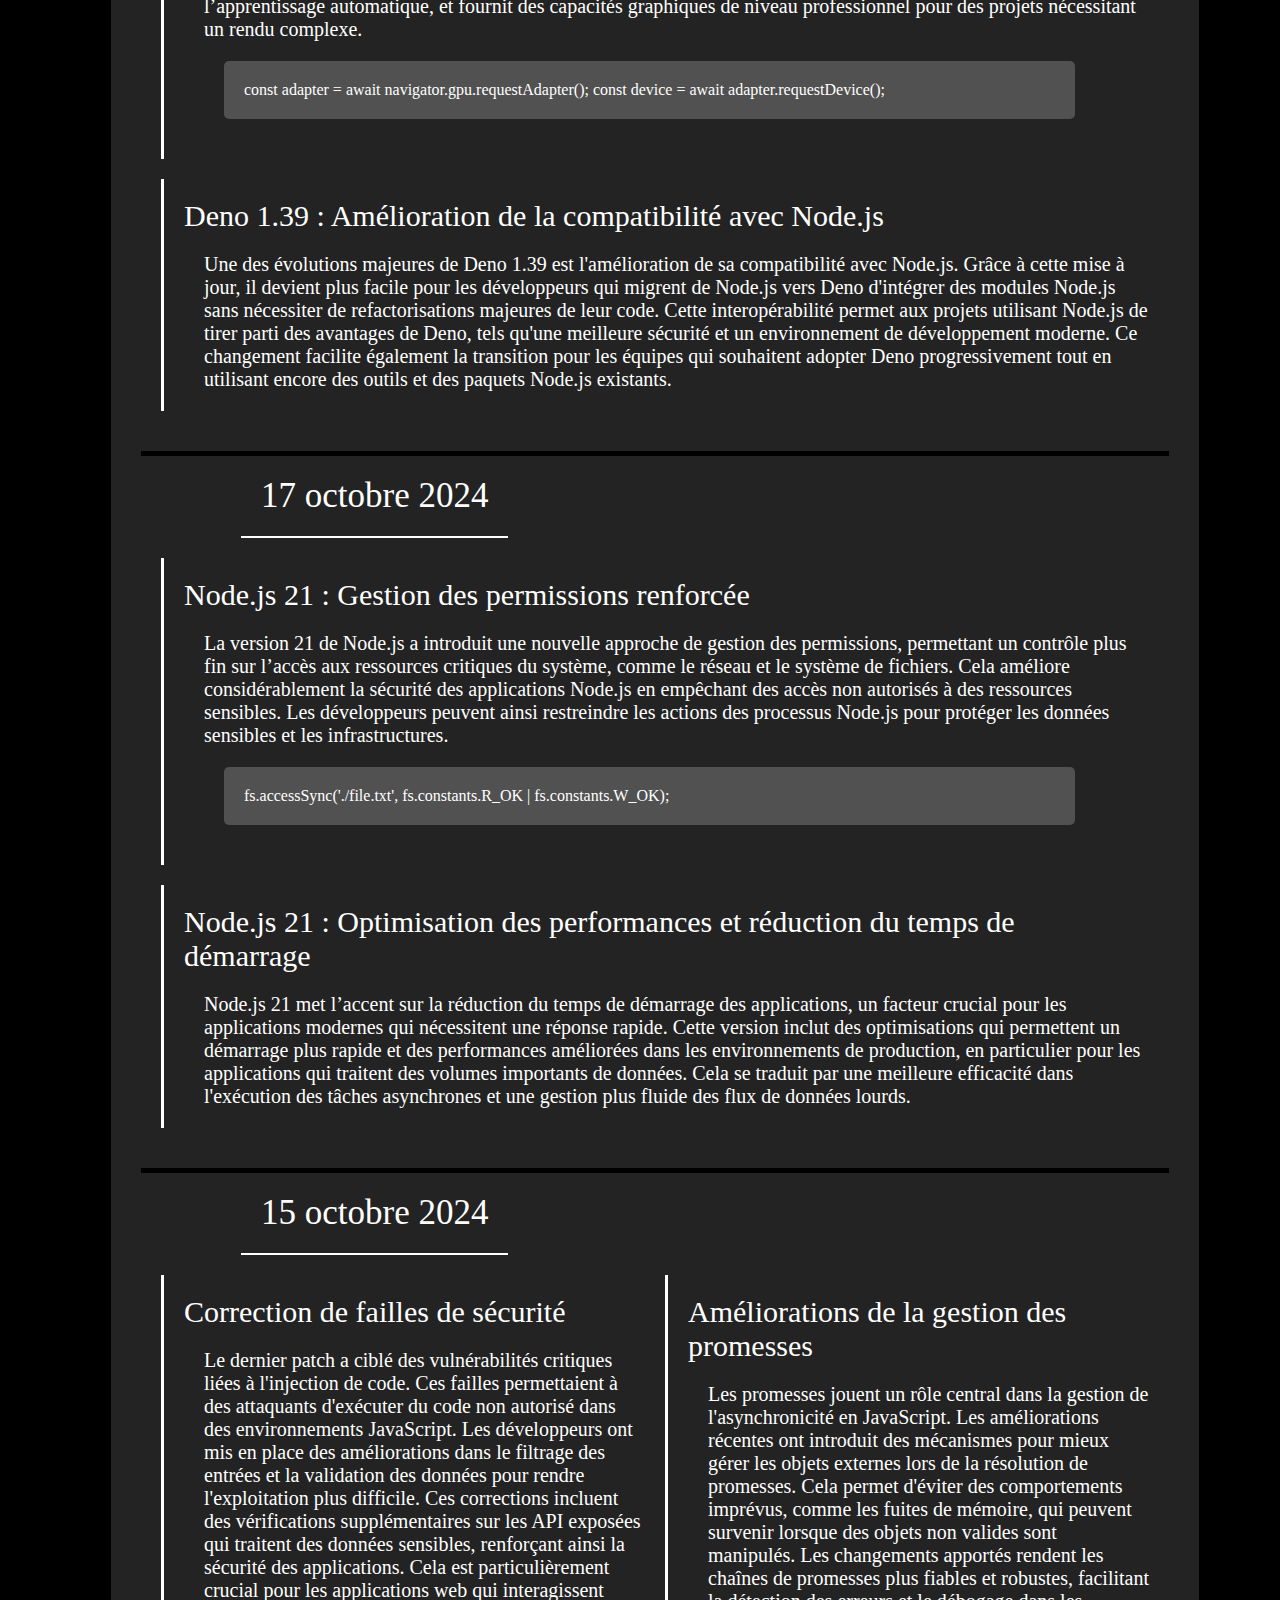
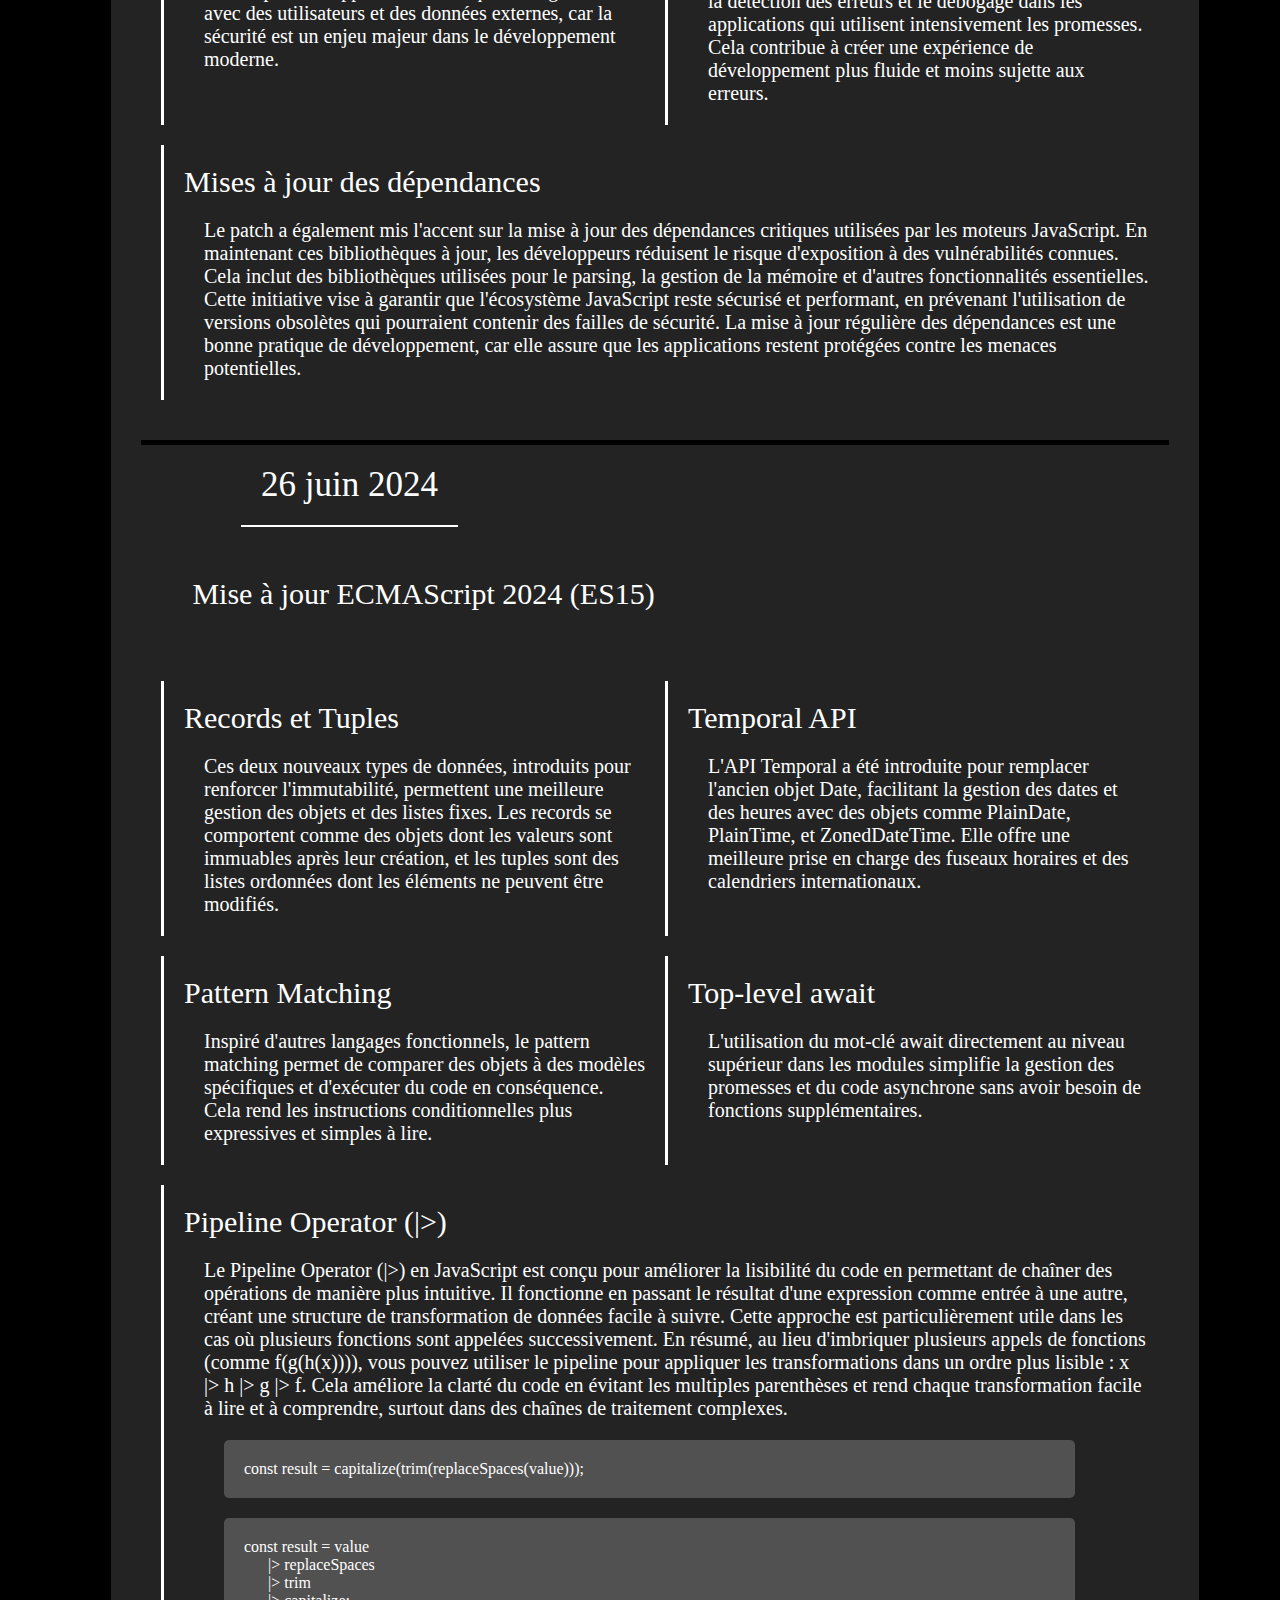
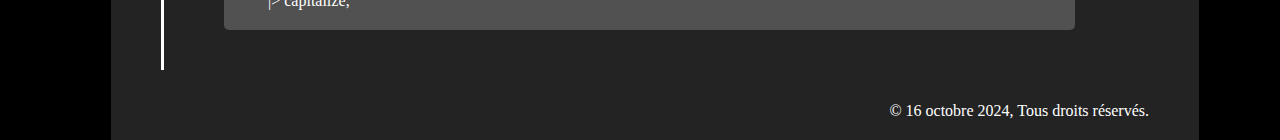
==== commit 586637a9: "vielle" ====
--- a/veille_techno/veille_techno.html
+++ b/veille_techno/veille_techno.html
@@ -28,6 +28,140 @@
         <section>
             <div class="titlesDate">
                 <div class="date">
+                    24 octobre 2024
+                </div>
+            </div>
+            <div class="articles">
+
+                <div class="article">
+                    <div class="titre">
+                        Deno 1.39 : Intégration avec TypeScript 5.3
+                    </div>
+                    <div class="content">   
+                        Deno 1.39 a également intégré la version 5.3 de TypeScript, offrant des améliorations de typage pour des projets complexes. Ces optimisations permettent une vérification plus stricte des types, ce qui est particulièrement utile pour les grandes bases de code ou les applications nécessitant un typage précis et robuste. Cette version de Deno simplifie la gestion des types dans les projets tout en améliorant la fiabilité du code.
+
+                        <div class="exempleCode">
+                            function add(a: number, b: number): number { return a + b; }
+
+                        </div>
+
+                    </div>
+                </div>
+                <div class="article">
+                    <div class="titre">
+                        Deno 1.39 : Mises à jour des dépendances pour garantir la sécurité  
+                    </div>
+                    <div class="content">   
+                        En plus des améliorations de compatibilité, Deno 1.39 a inclus des mises à jour régulières des dépendances critiques, réduisant ainsi les risques d’exposition à des vulnérabilités connues. Cette mise à jour régulière des bibliothèques et des outils de base assure que l'écosystème Deno reste sécurisé et performant, en empêchant l’utilisation de versions obsolètes contenant des failles de sécurité. Cela contribue à maintenir la fiabilité et la stabilité des projets Deno dans un environnement de développement dynamique​.
+                    </div>
+                </div>
+                
+               
+            </div>
+        </section>
+        <section>
+            <div class="titlesDate">
+                <div class="date">
+                    20 octobre 2024
+                </div>
+            </div>
+            <div class="articles">
+
+                <div class="article">
+                    <div class="titre">
+                        Bun 1.0.16 - 1.0.18 : Corrections de bugs et compatibilité améliorée avec npm
+                    </div>
+                    <div class="content">   
+                        Bun, une alternative rapide à Node.js, a publié plusieurs mises à jour mineures qui corrigent des bugs importants et améliorent la compatibilité avec un large éventail de paquets npm utilisés dans l’écosystème JavaScript. Cela permet aux développeurs d’adopter Bun plus facilement dans leurs projets existants, tout en bénéficiant de la rapidité et de la simplicité de Bun pour l’exécution côté serveur.
+
+                        <div class="exempleCode">
+                            import { createServer } from 'bun';
+                            createServer({ fetch: () => new Response('Hello World') }).listen(3000);
+
+                        </div>
+
+                    </div>
+                </div>
+                <div class="article">
+                    <div class="titre">
+                        Bun 1.0.16 - 1.0.18 : Optimisation des performances pour les tâches intensives
+                    </div>
+                    <div class="content">   
+                        Bun a continué d'optimiser ses performances pour les tâches intensives, comme les calculs en temps réel et la gestion de grandes quantités de données. Cela permet à Bun d’offrir des temps de réponse plus rapides et d’augmenter la capacité à gérer des applications à grande échelle, en particulier pour les applications en temps réel où la rapidité et l'efficacité sont essentielles. Ces mises à jour renforcent la réputation de Bun comme un serveur JavaScript ultra-rapide et efficace pour les développeurs à la recherche d’une alternative à Node.js​.
+                    </div>
+                </div>
+               
+            </div>
+        </section>
+        <section>
+            <div class="titlesDate">
+                <div class="date">
+                    18 octobre 2024
+                </div>
+            </div>
+            <div class="articles">
+
+                <div class="article">
+                    <div class="titre">
+                        Deno 1.39 : Retour de WebGPU
+                    </div>
+                    <div class="content">   
+                        Deno 1.39 a fait un grand retour avec l’intégration de WebGPU, une API avancée qui permet de réaliser des opérations graphiques à haute performance directement dans le navigateur ou dans des environnements de serveur. Cela ouvre des possibilités pour des applications en temps réel, comme les jeux vidéo ou les calculs graphiques pour l’apprentissage automatique, et fournit des capacités graphiques de niveau professionnel pour des projets nécessitant un rendu complexe.
+
+                        <div class="exempleCode">
+                            const adapter = await navigator.gpu.requestAdapter();
+                            const device = await adapter.requestDevice();
+                        </div>
+
+                    </div>
+                </div>
+                <div class="article">
+                    <div class="titre">
+                        Deno 1.39 : Amélioration de la compatibilité avec Node.js
+                    </div>
+                    <div class="content">   
+                        Une des évolutions majeures de Deno 1.39 est l'amélioration de sa compatibilité avec Node.js. Grâce à cette mise à jour, il devient plus facile pour les développeurs qui migrent de Node.js vers Deno d'intégrer des modules Node.js sans nécessiter de refactorisations majeures de leur code. Cette interopérabilité permet aux projets utilisant Node.js de tirer parti des avantages de Deno, tels qu'une meilleure sécurité et un environnement de développement moderne. Ce changement facilite également la transition pour les équipes qui souhaitent adopter Deno progressivement tout en utilisant encore des outils et des paquets Node.js existants​.
+                    </div>
+                </div>
+               
+            </div>
+        </section>
+        <section>
+            <div class="titlesDate">
+                <div class="date">
+                    17 octobre 2024 
+                </div>
+            </div>
+            <div class="articles">
+
+                <div class="article">
+                    <div class="titre">
+                        Node.js 21 : Gestion des permissions renforcée
+                    </div>
+                    <div class="content">
+                        La version 21 de Node.js a introduit une nouvelle approche de gestion des permissions, permettant un contrôle plus fin sur l’accès aux ressources critiques du système, comme le réseau et le système de fichiers. Cela améliore considérablement la sécurité des applications Node.js en empêchant des accès non autorisés à des ressources sensibles. Les développeurs peuvent ainsi restreindre les actions des processus Node.js pour protéger les données sensibles et les infrastructures.
+
+                        <div class="exempleCode">
+                            fs.accessSync('./file.txt', fs.constants.R_OK | fs.constants.W_OK);
+                        </div>
+
+                    </div>
+
+
+                </div>
+                <div class="article">
+                    <div class="titre">
+                        Node.js 21 : Optimisation des performances et réduction du temps de démarrage
+                    </div>
+                    <div class="content">
+                        Node.js 21 met l’accent sur la réduction du temps de démarrage des applications, un facteur crucial pour les applications modernes qui nécessitent une réponse rapide. Cette version inclut des optimisations qui permettent un démarrage plus rapide et des performances améliorées dans les environnements de production, en particulier pour les applications qui traitent des volumes importants de données. Cela se traduit par une meilleure efficacité dans l'exécution des tâches asynchrones et une gestion plus fluide des flux de données lourds​.
+                    </div>
+                </div>
+            </div>
+        </section>
+        <section>
+            <div class="titlesDate">
+                <div class="date">
                     15 octobre 2024
                 </div>
             </div>
--- a/veille_techno/style.css
+++ b/veille_techno/style.css
@@ -22,6 +22,7 @@
 body.actif {
     --background: #fff;
     --background-alternative: #dedede;
+    --background-code: #cdcdcd;
     --primery-color: #000;
     --inverse: #383838;
 }
@@ -195,14 +196,17 @@
     transition: color 1s, border 1s;
     margin-left: 20px;
 }
+
 .article .content .exempleCode{
-    width: 100%;
-    font-size: 20px;
+    width: 90%;
+    text-wrap: nowrap;
+    font-size: 16px;
     padding: 20px;
     transition: color 1s, border 1s;
     background: var(--background-code);
     margin: 20px;
     border-radius: 5px;
+    transition: background 1s, color 0.4s;
 }
 
 .tab{
@@ -216,4 +220,72 @@
     right: 20px;
     text-align: right;
     color: var(--primery-color);
-}+}
+
+@media screen and (max-width: 1100px) {
+
+    .colorSwitch {
+        background: var(--primery-color);
+        position: absolute;
+    }
+
+    .retour {
+        position: absolute;
+    }
+
+    .container{
+        width: 100%;
+        margin: 0;
+        padding: 10px;
+        padding-top: 70px;
+    }
+
+    .titlesDate .date {
+        margin-left: 30px;
+    }
+
+    .titlesDate .firstTitle{
+        font-size: 20px;
+        padding-left: 20px;
+    }
+
+    .articles .article:nth-child(2n),
+    .articles .article:nth-child(2n-1) {
+        flex: 1 100%;
+    }
+
+    .article .titre {
+        width: 100%;
+        font-size: 19px;
+        padding: 20px 20px 0px 20px;
+        transition: color 1s, border 1s;
+    }
+    
+    .article .content {
+        width: 100%;
+        font-size: 13px;
+        padding: 10px;
+        transition: color 1s, border 1s;
+        margin-left: 20px;
+    }
+    .article .content .exempleCode{
+        width: 100%;
+        font-size: 10px;
+        padding: 20px;
+        transition: color 1s, border 1s;
+        background: var(--background-code);
+        margin: 20px;
+        margin-left: 0;
+        border-radius: 5px;
+        transition: background 1s, color 0.4s;
+    }
+
+    .copyright {
+        position: absolute;
+        bottom: -10px;
+        right: 20px;
+        text-align: right;
+        padding: 20px;
+        color: var(--primery-color);
+    }
+}   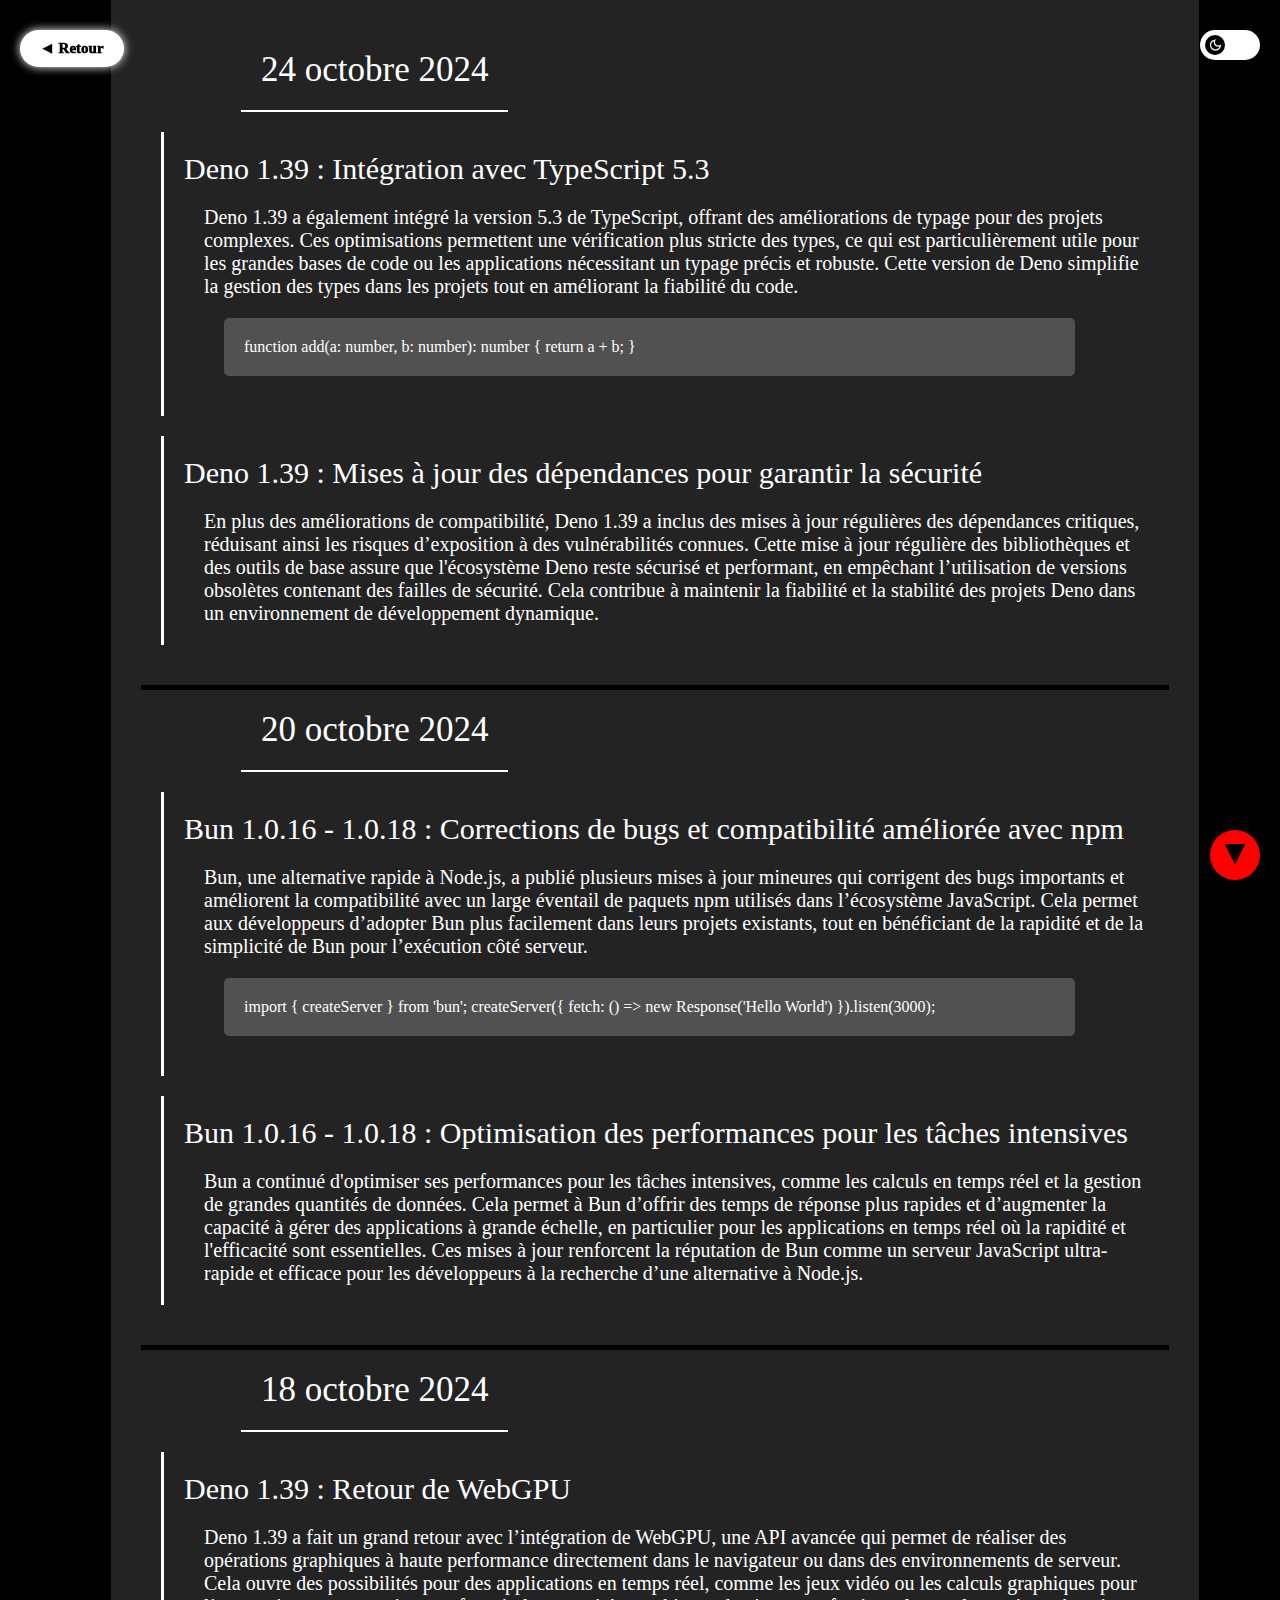
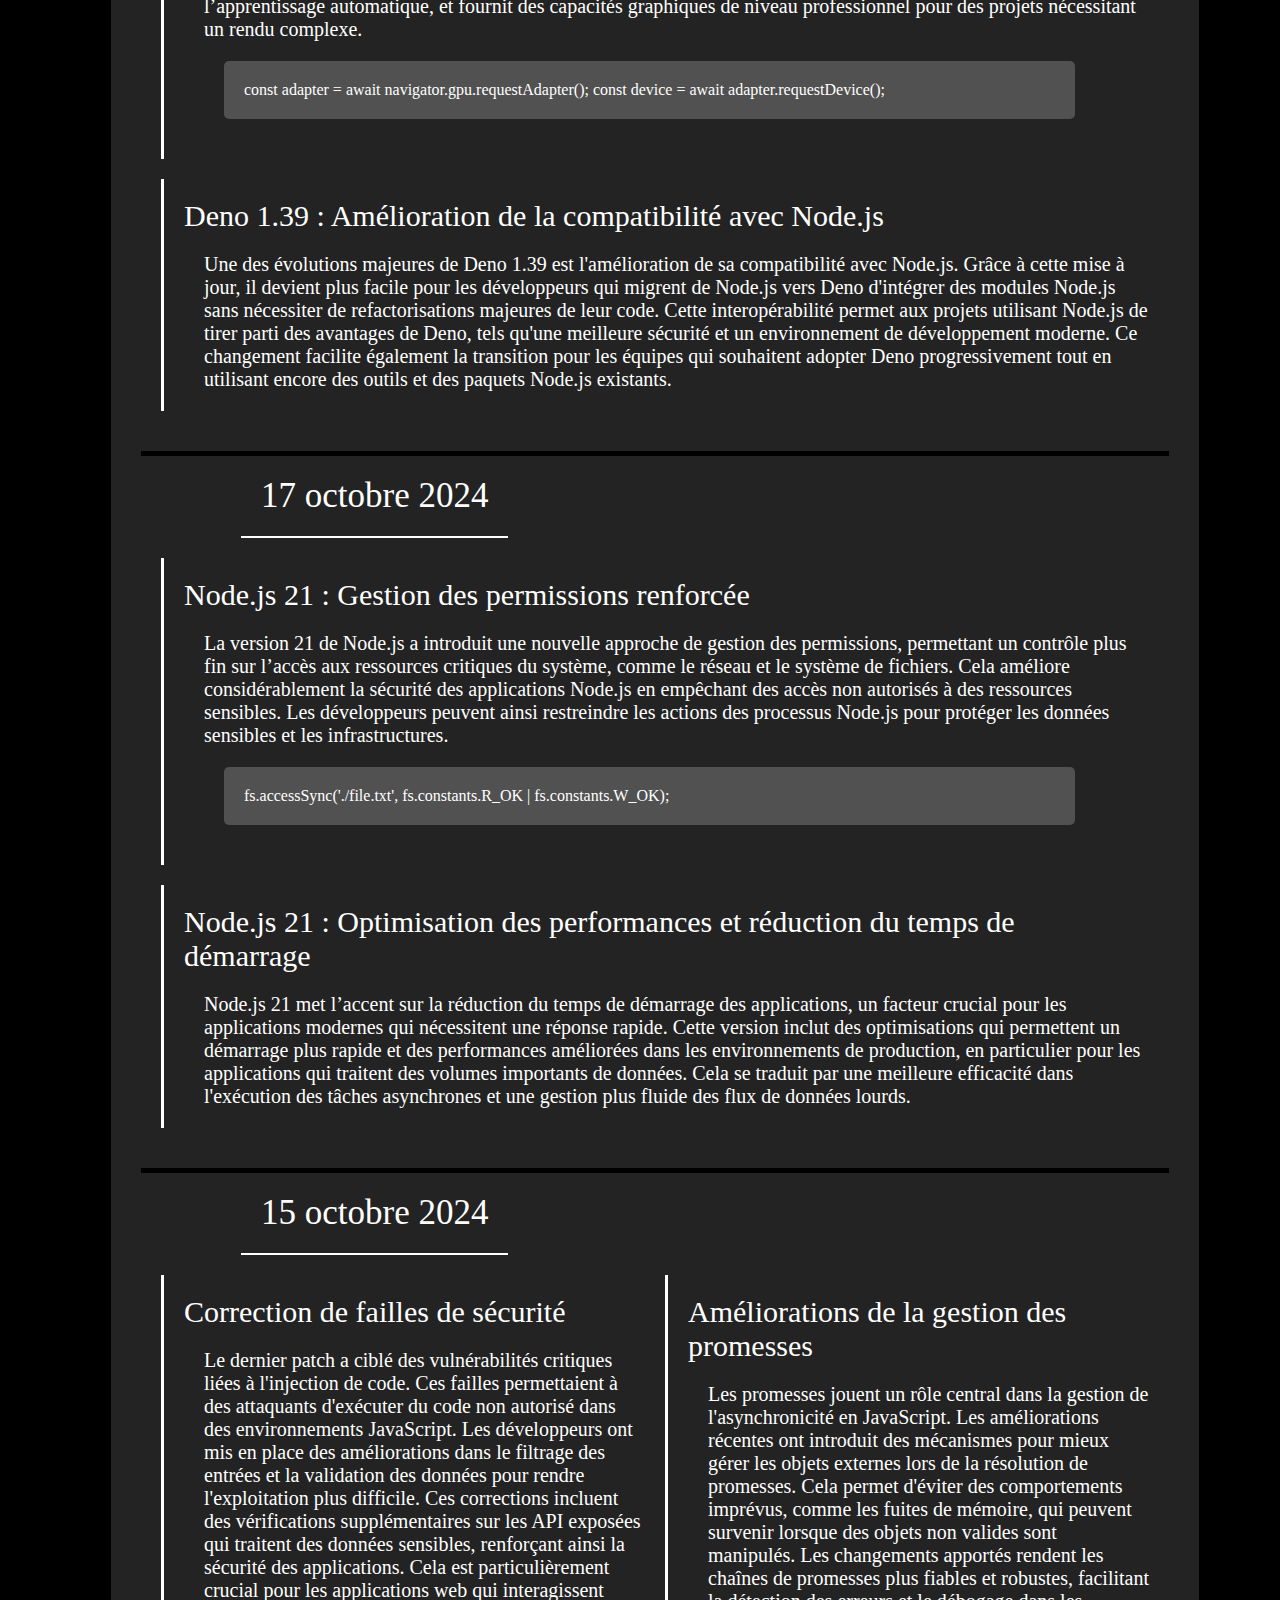
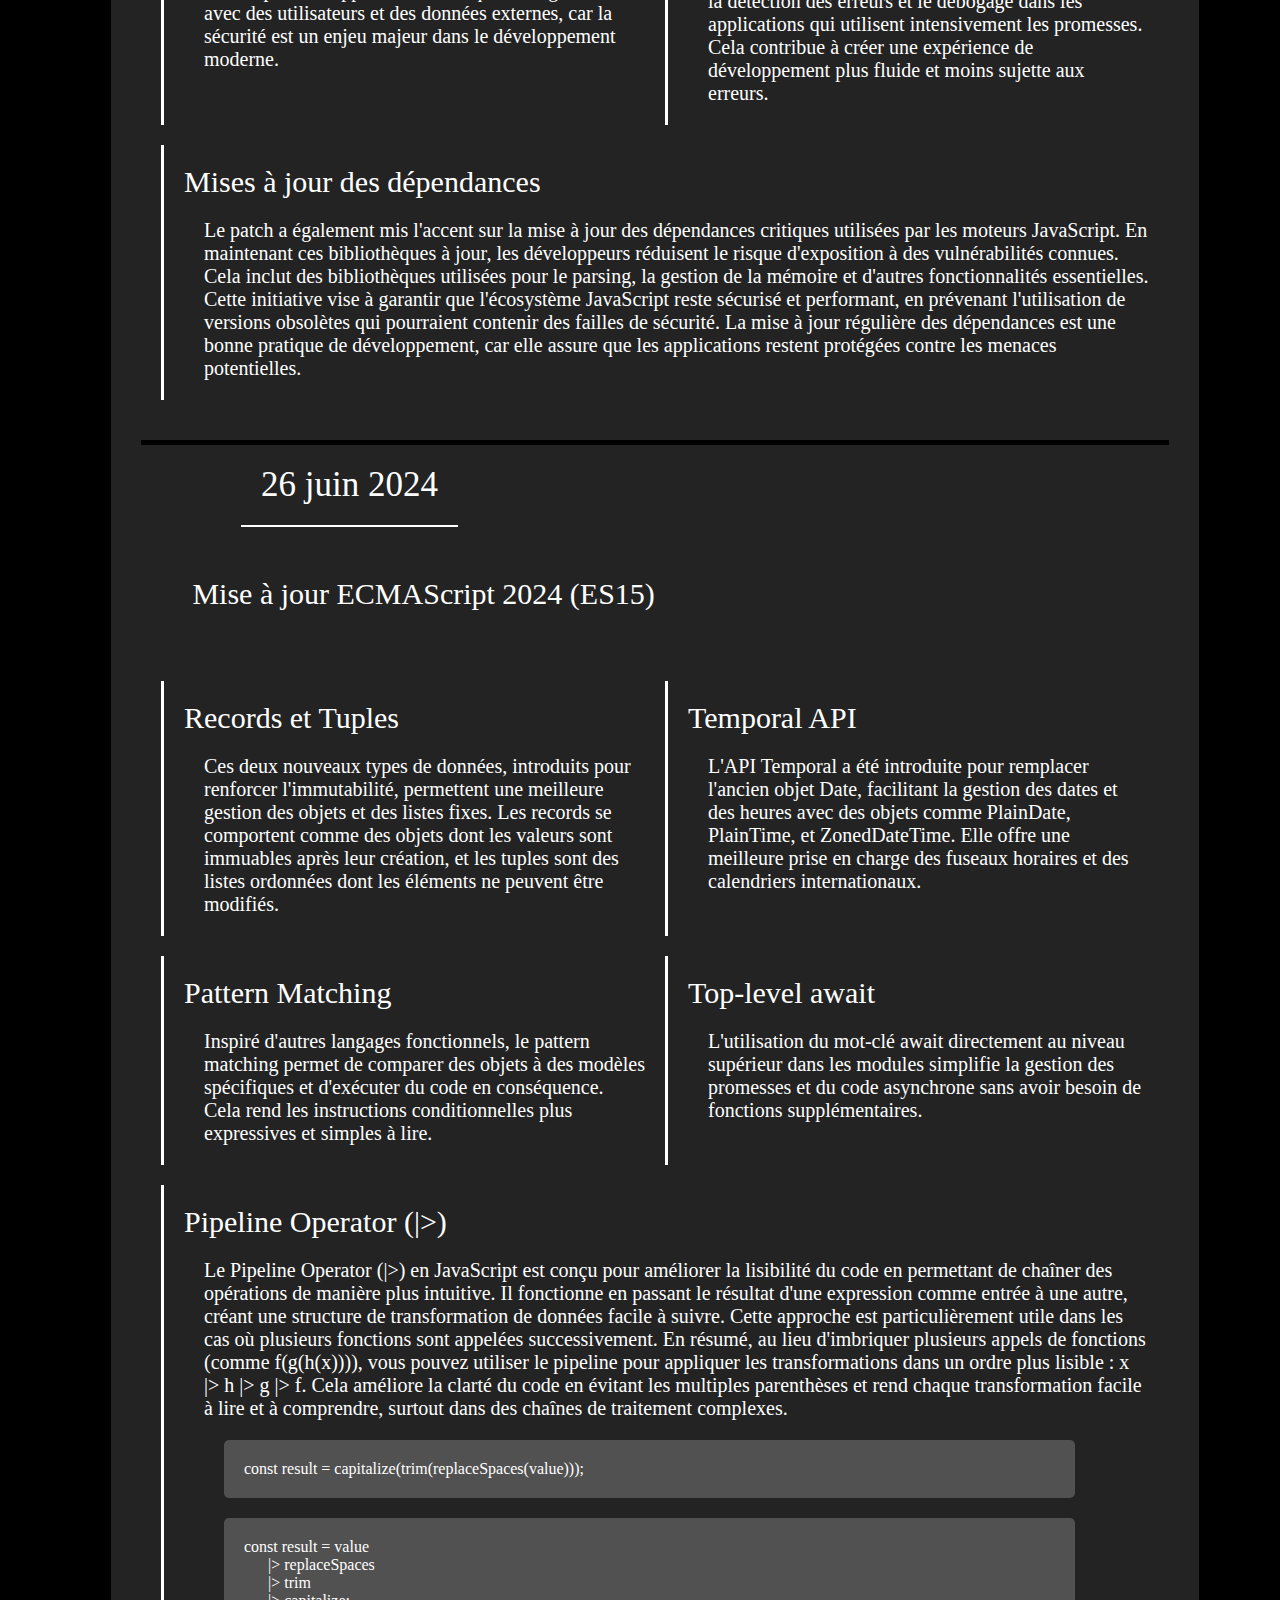
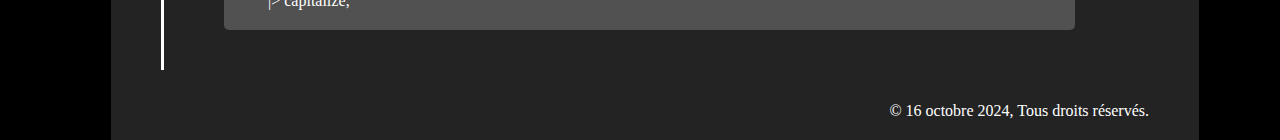
==== commit 3f04c64d: "Scroll" ====
--- a/veille_techno/veille_techno.html
+++ b/veille_techno/veille_techno.html
@@ -24,6 +24,12 @@
         </div>
     </div>
 
+    <div class="scrollButton">
+        <span id="scroll" class="bottom">
+            ▲
+        </span>
+    </div>
+
     <div class="container">
         <section>
             <div class="titlesDate">
--- a/veille_techno/style.css
+++ b/veille_techno/style.css
@@ -120,6 +120,36 @@
     transition: background 1s, color 1s;
 }
 
+.scrollButton{
+    z-index: 1000;
+    position: fixed;
+    bottom: 20px;
+    right: 20px;
+    cursor: pointer;
+    background: red;
+    width: 50px;
+    height: 50px;
+    border-radius: 100%;
+}
+
+.scrollButton span{
+    font-size: 35px;
+    display: flex;
+    flex-direction: column;
+    width: 50px;
+    height: 50px;
+    border-radius: 100%;
+    text-align: center;
+    justify-content: center;
+    transition: background 1s, color 1s, transform 0.3s;
+}
+.scrollButton span.bottom{
+    transform: rotate(900deg);
+}
+.scrollButton span.top{
+    transform: rotate(0deg);
+}
+
 .container {
     width: 85%;
     background: var(--background-alternative);
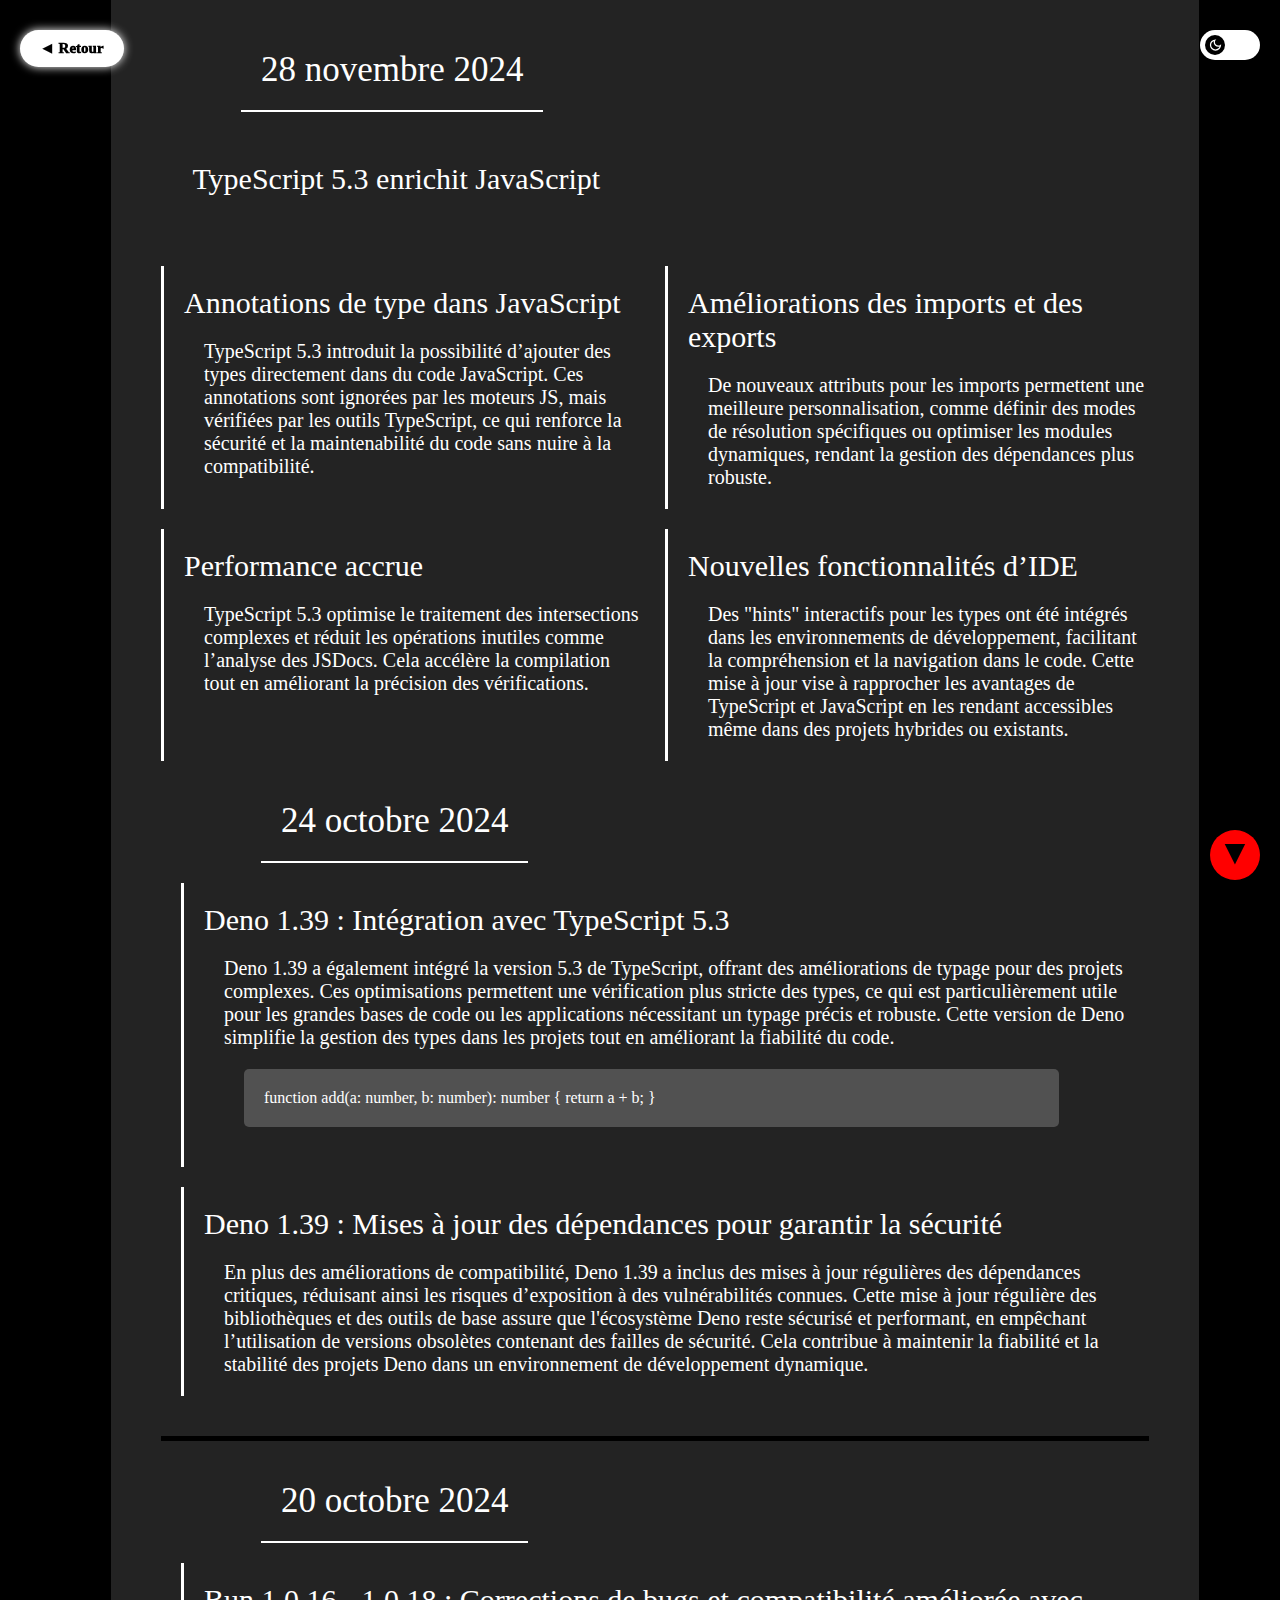
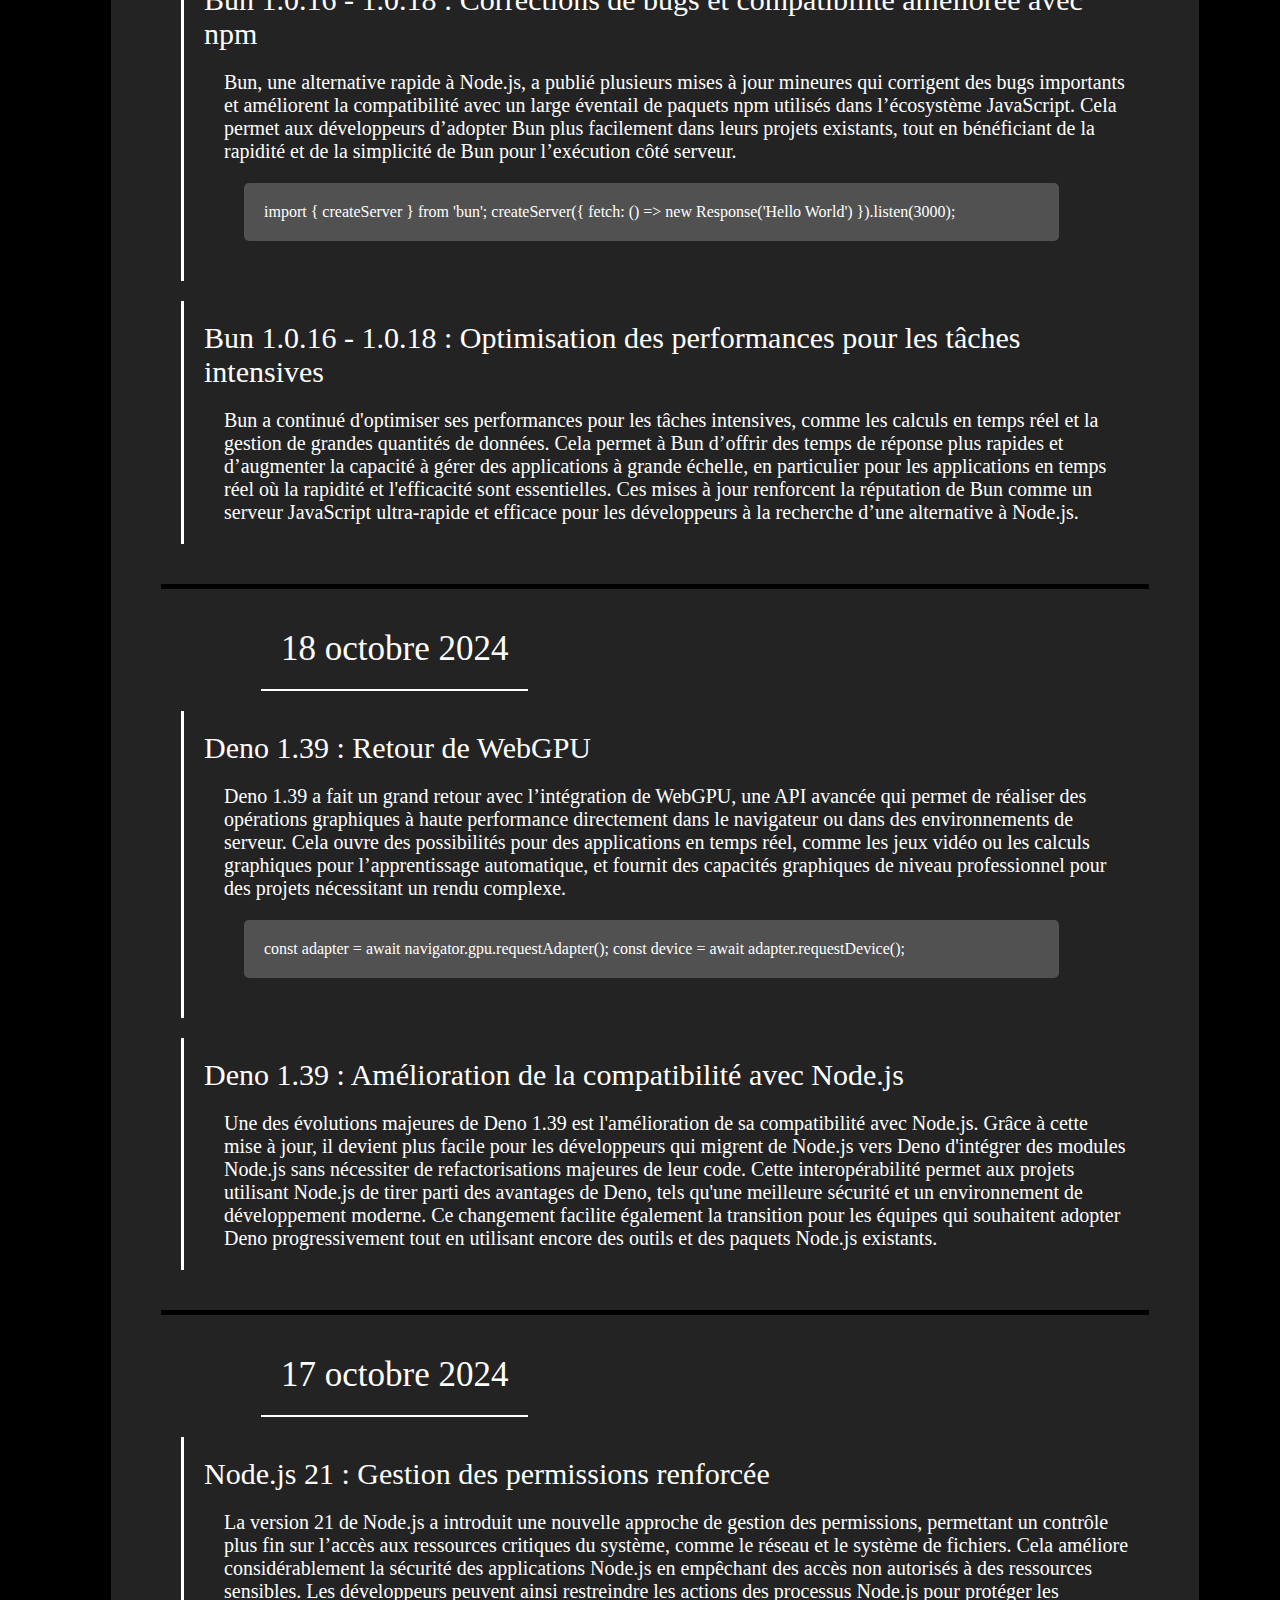
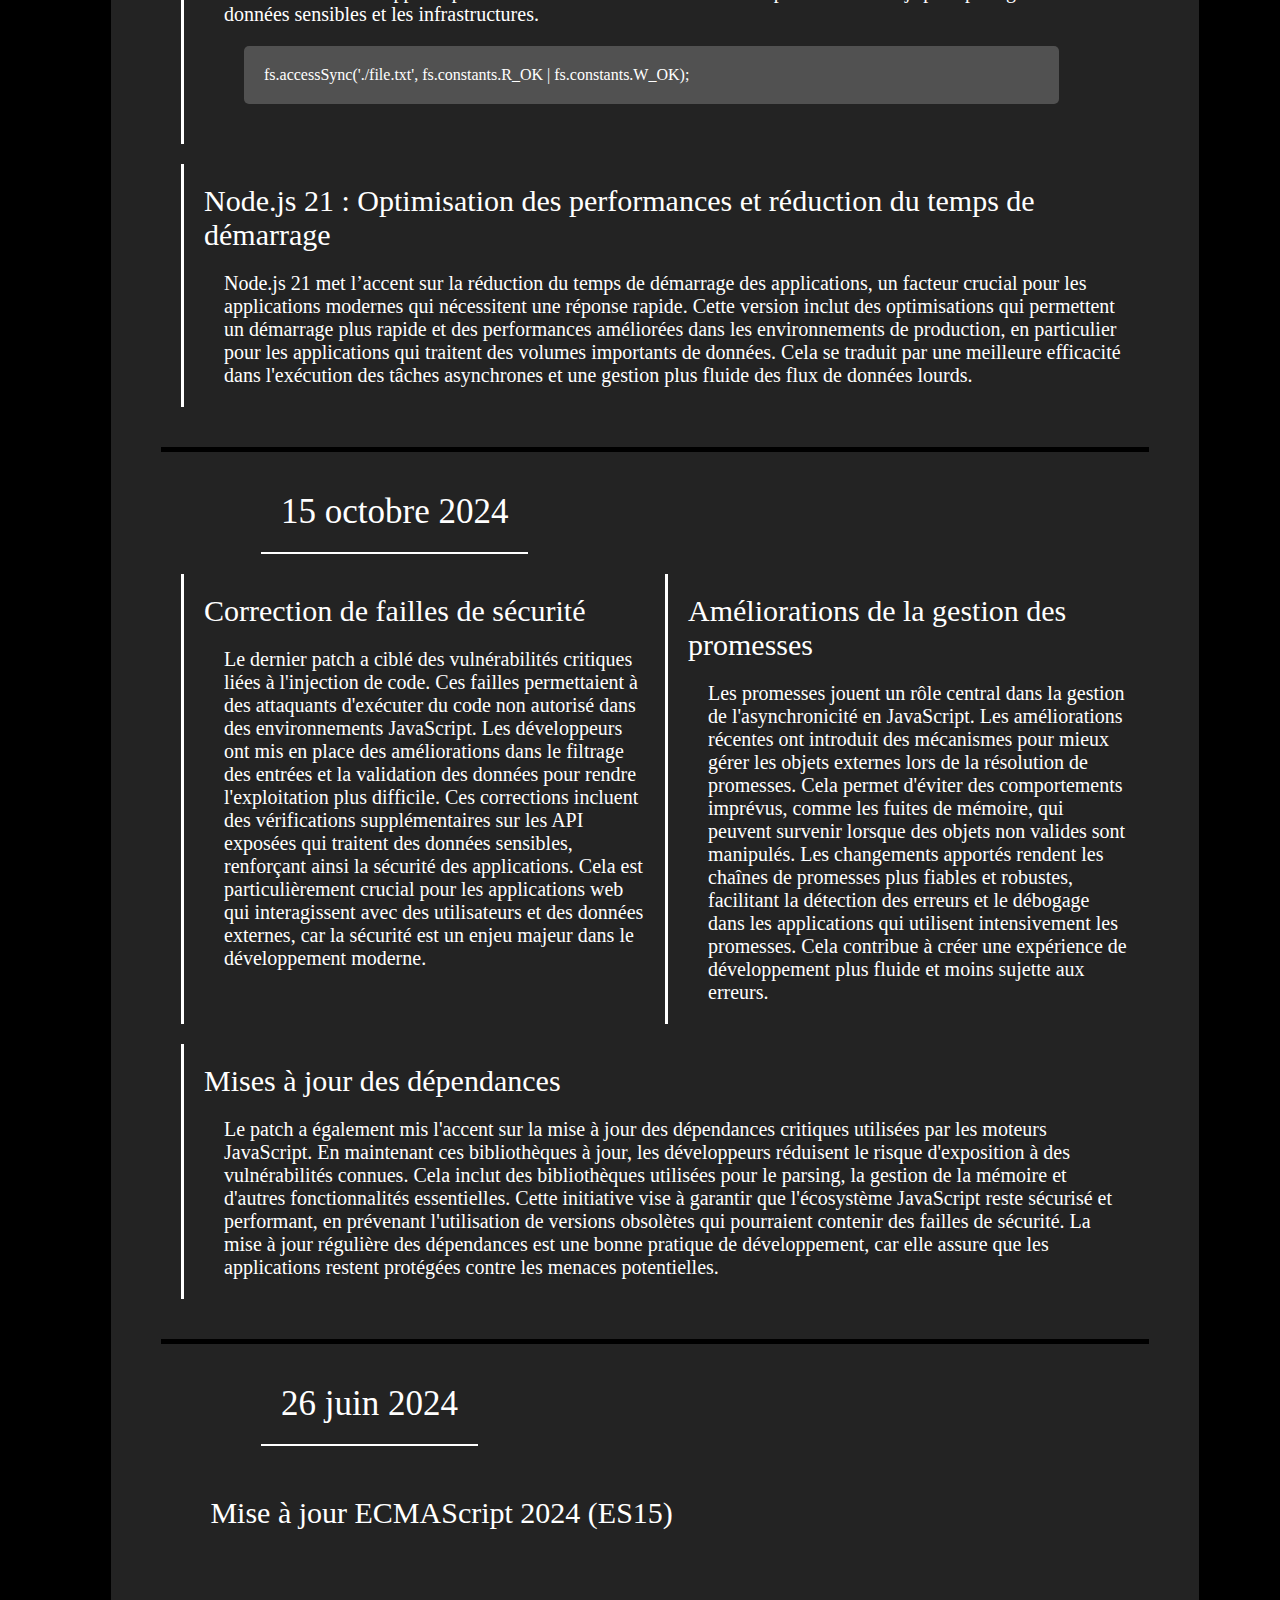
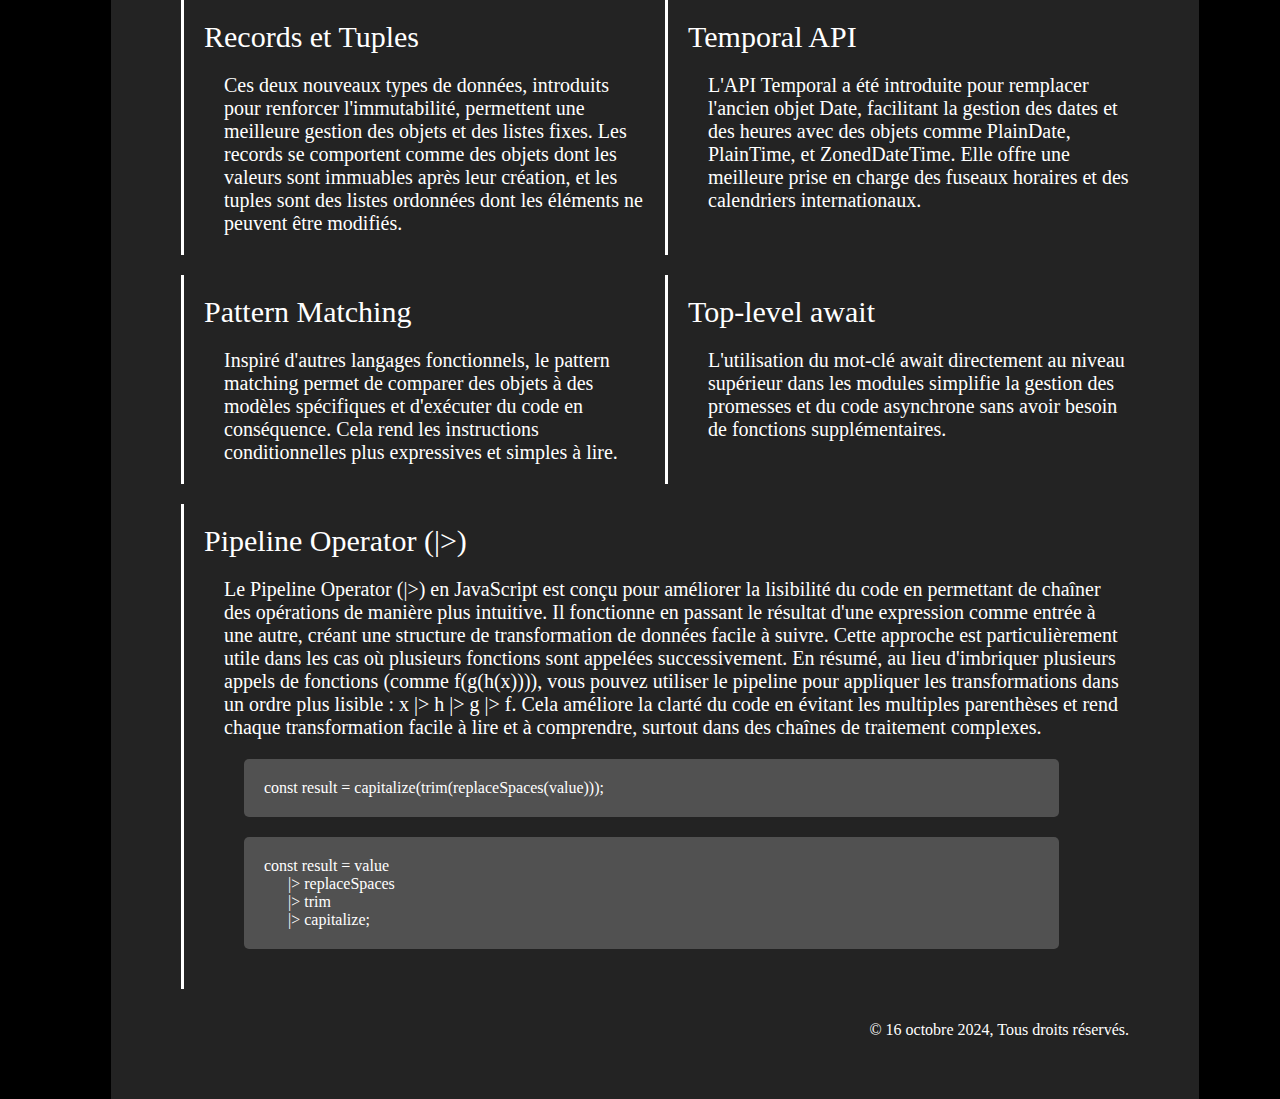
==== commit d2378c4c: "maj veille techno" ====
--- a/veille_techno/veille_techno.html
+++ b/veille_techno/veille_techno.html
@@ -34,6 +34,51 @@
         <section>
             <div class="titlesDate">
                 <div class="date">
+                    28 novembre 2024
+                </div>
+                <div class="firstTitle">
+                    TypeScript 5.3 enrichit JavaScript
+                </div>
+            </div>
+            <div class="articles">
+
+                <div class="article">
+                    <div class="titre">
+                        Annotations de type dans JavaScript
+                    </div>
+                    <div class="content">
+                        TypeScript 5.3 introduit la possibilité d’ajouter des types directement dans du code JavaScript. Ces annotations sont ignorées par les moteurs JS, mais vérifiées par les outils TypeScript, ce qui renforce la sécurité et la maintenabilité du code sans nuire à la compatibilité.
+                    </div>
+                </div>
+                <div class="article">
+                    <div class="titre">
+                        Améliorations des imports et des exports
+                    </div>
+                    <div class="content">
+                        De nouveaux attributs pour les imports permettent une meilleure personnalisation, comme définir des modes de résolution spécifiques ou optimiser les modules dynamiques, rendant la gestion des dépendances plus robuste.
+                    </div>
+                </div>
+                <div class="article">
+                    <div class="titre">
+                        Performance accrue
+                    </div>
+                    <div class="content">
+                        TypeScript 5.3 optimise le traitement des intersections complexes et réduit les opérations inutiles comme l’analyse des JSDocs. Cela accélère la compilation tout en améliorant la précision des vérifications.
+                    </div>
+                </div>
+                <div class="article">
+                    <div class="titre">
+                        Nouvelles fonctionnalités d’IDE
+                    </div>
+                    <div class="content">
+                        Des "hints" interactifs pour les types ont été intégrés dans les environnements de développement, facilitant la compréhension et la navigation dans le code.
+
+                        Cette mise à jour vise à rapprocher les avantages de TypeScript et JavaScript en les rendant accessibles même dans des projets hybrides ou existants.
+                    </div>
+                </div>
+        <section>
+            <div class="titlesDate">
+                <div class="date">
                     24 octobre 2024
                 </div>
             </div>
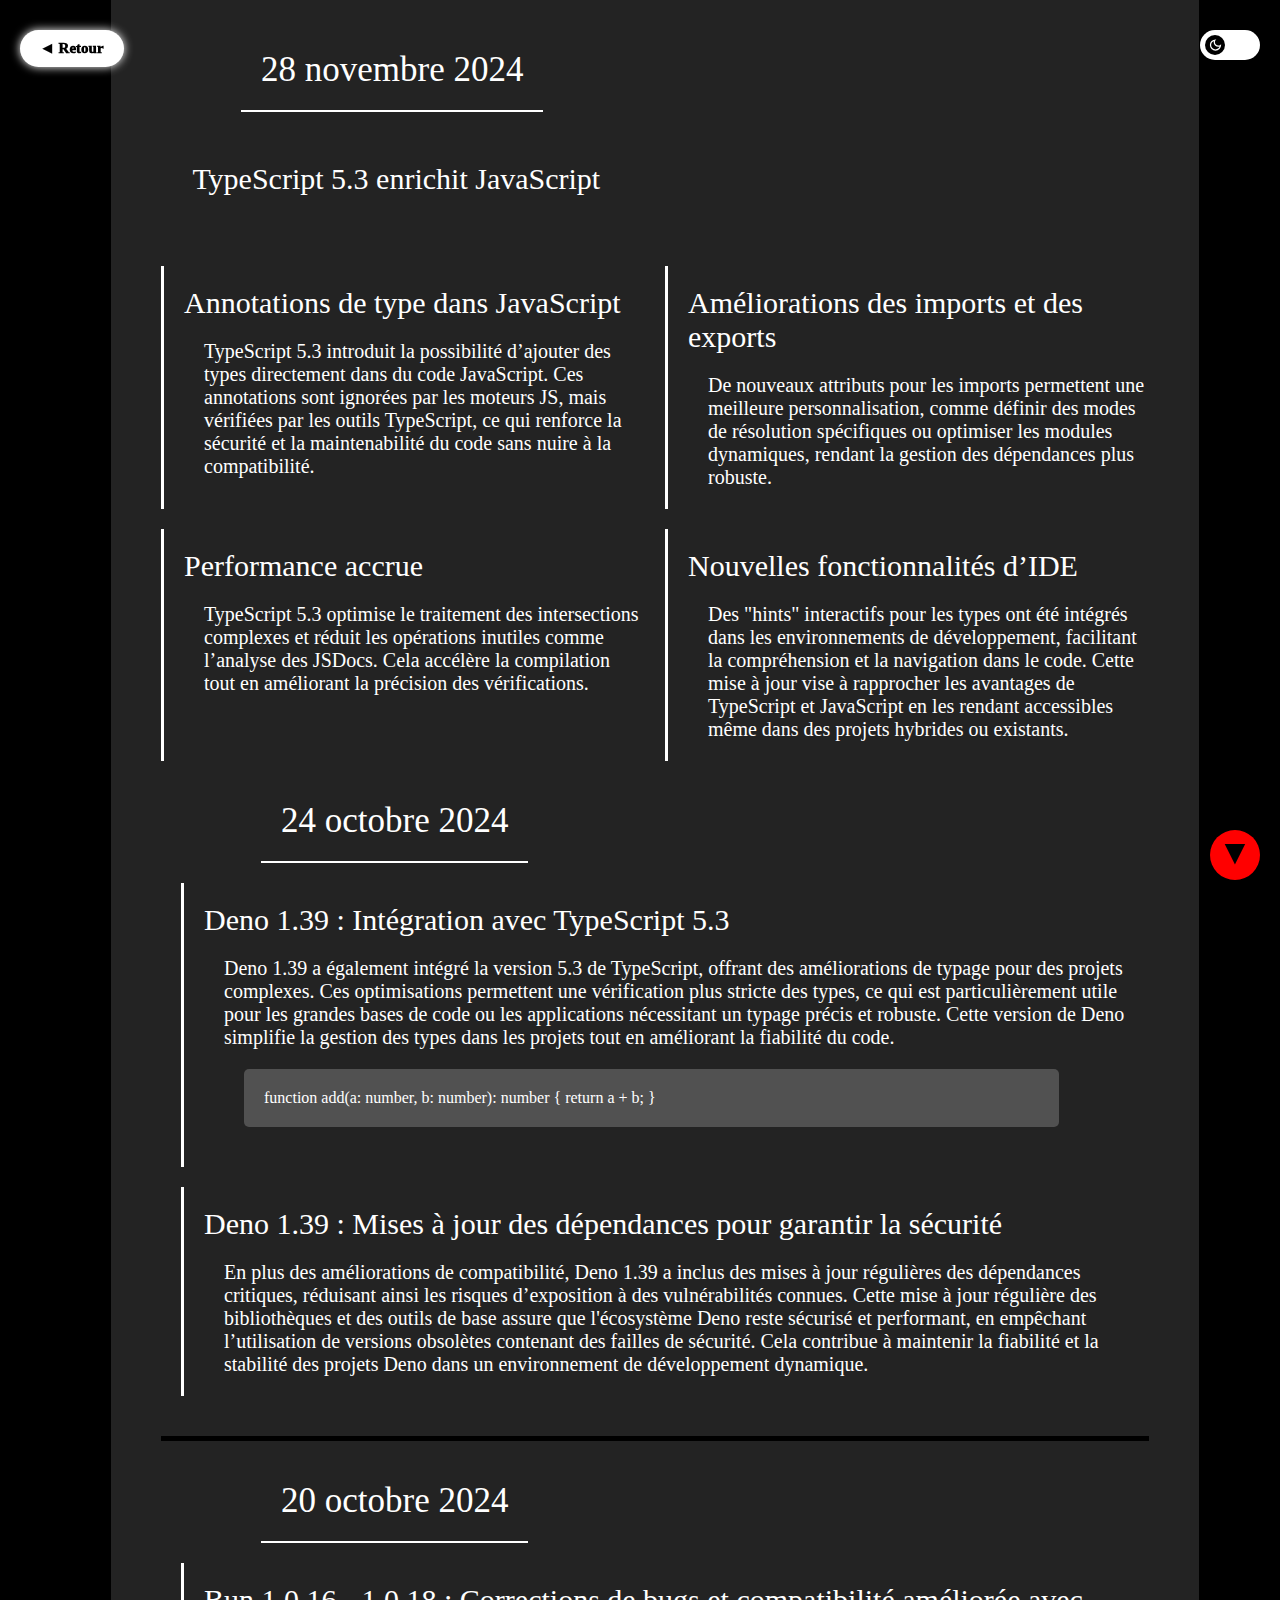
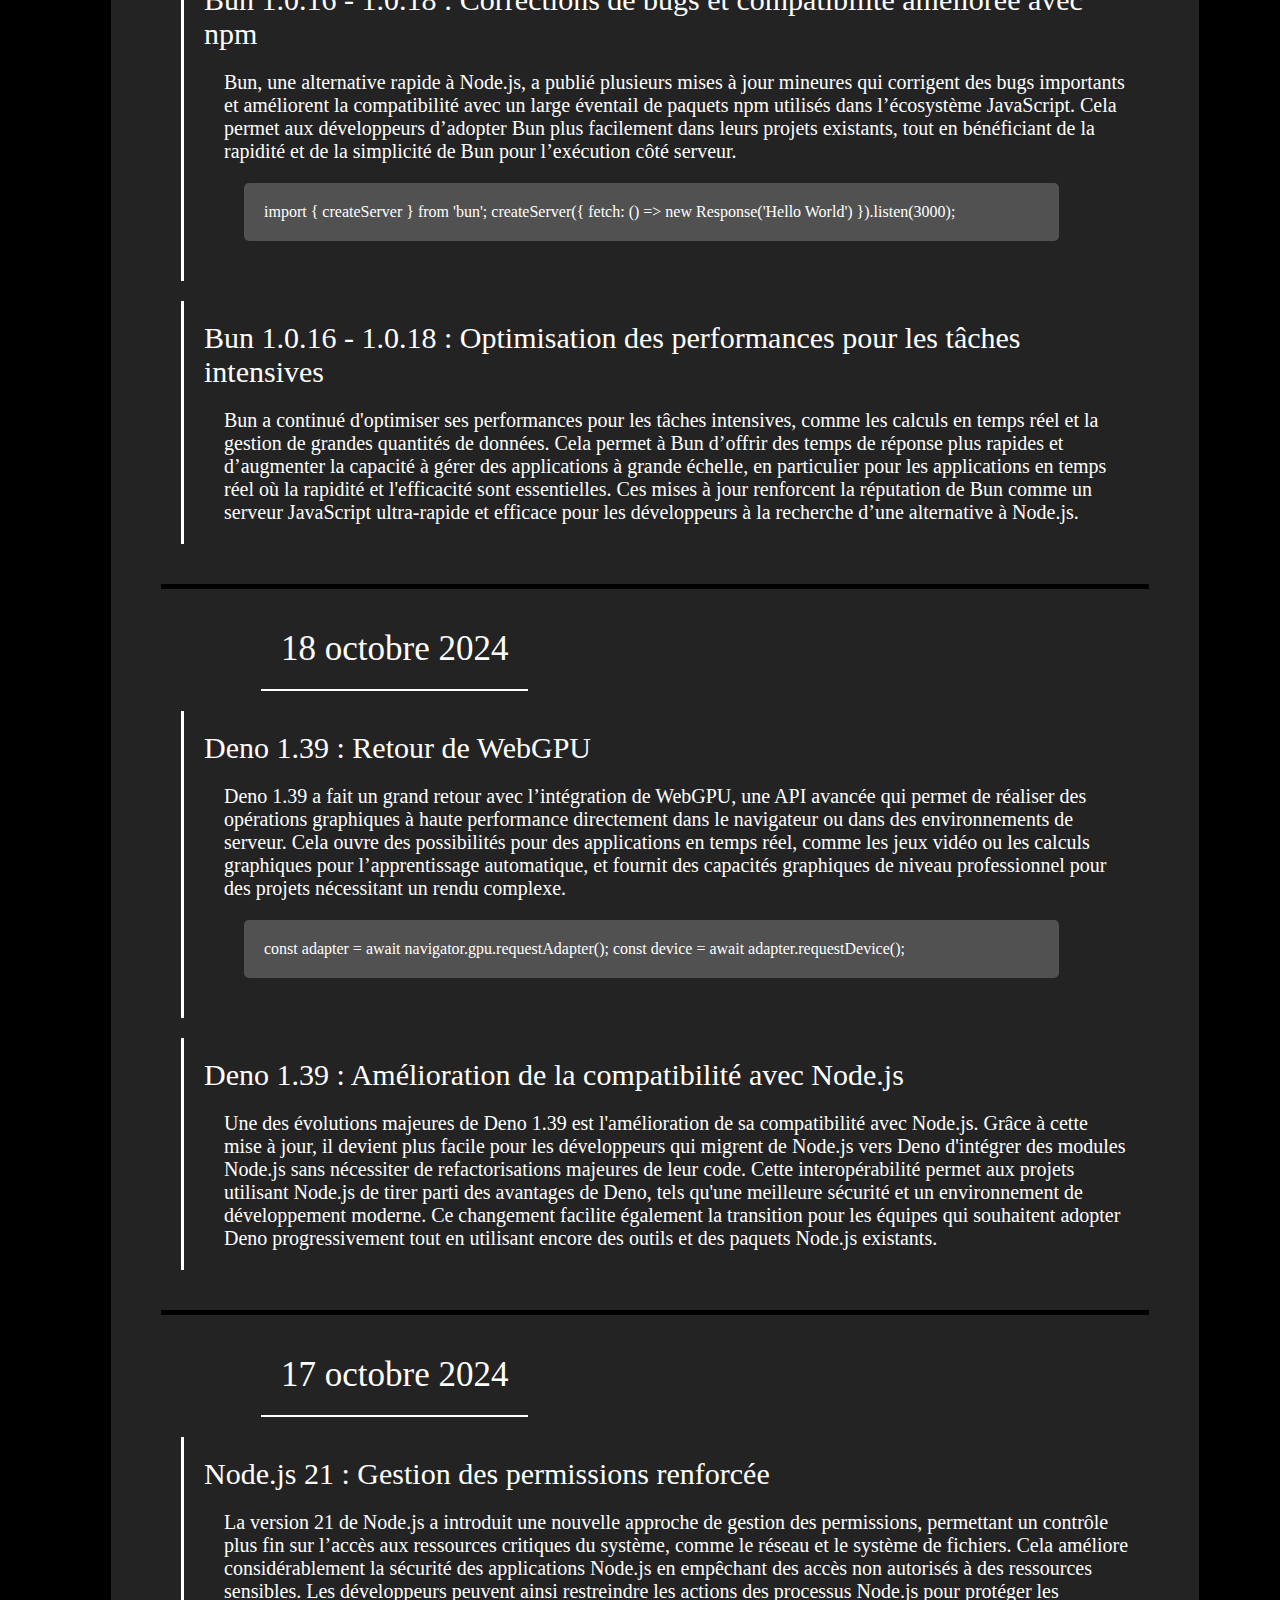
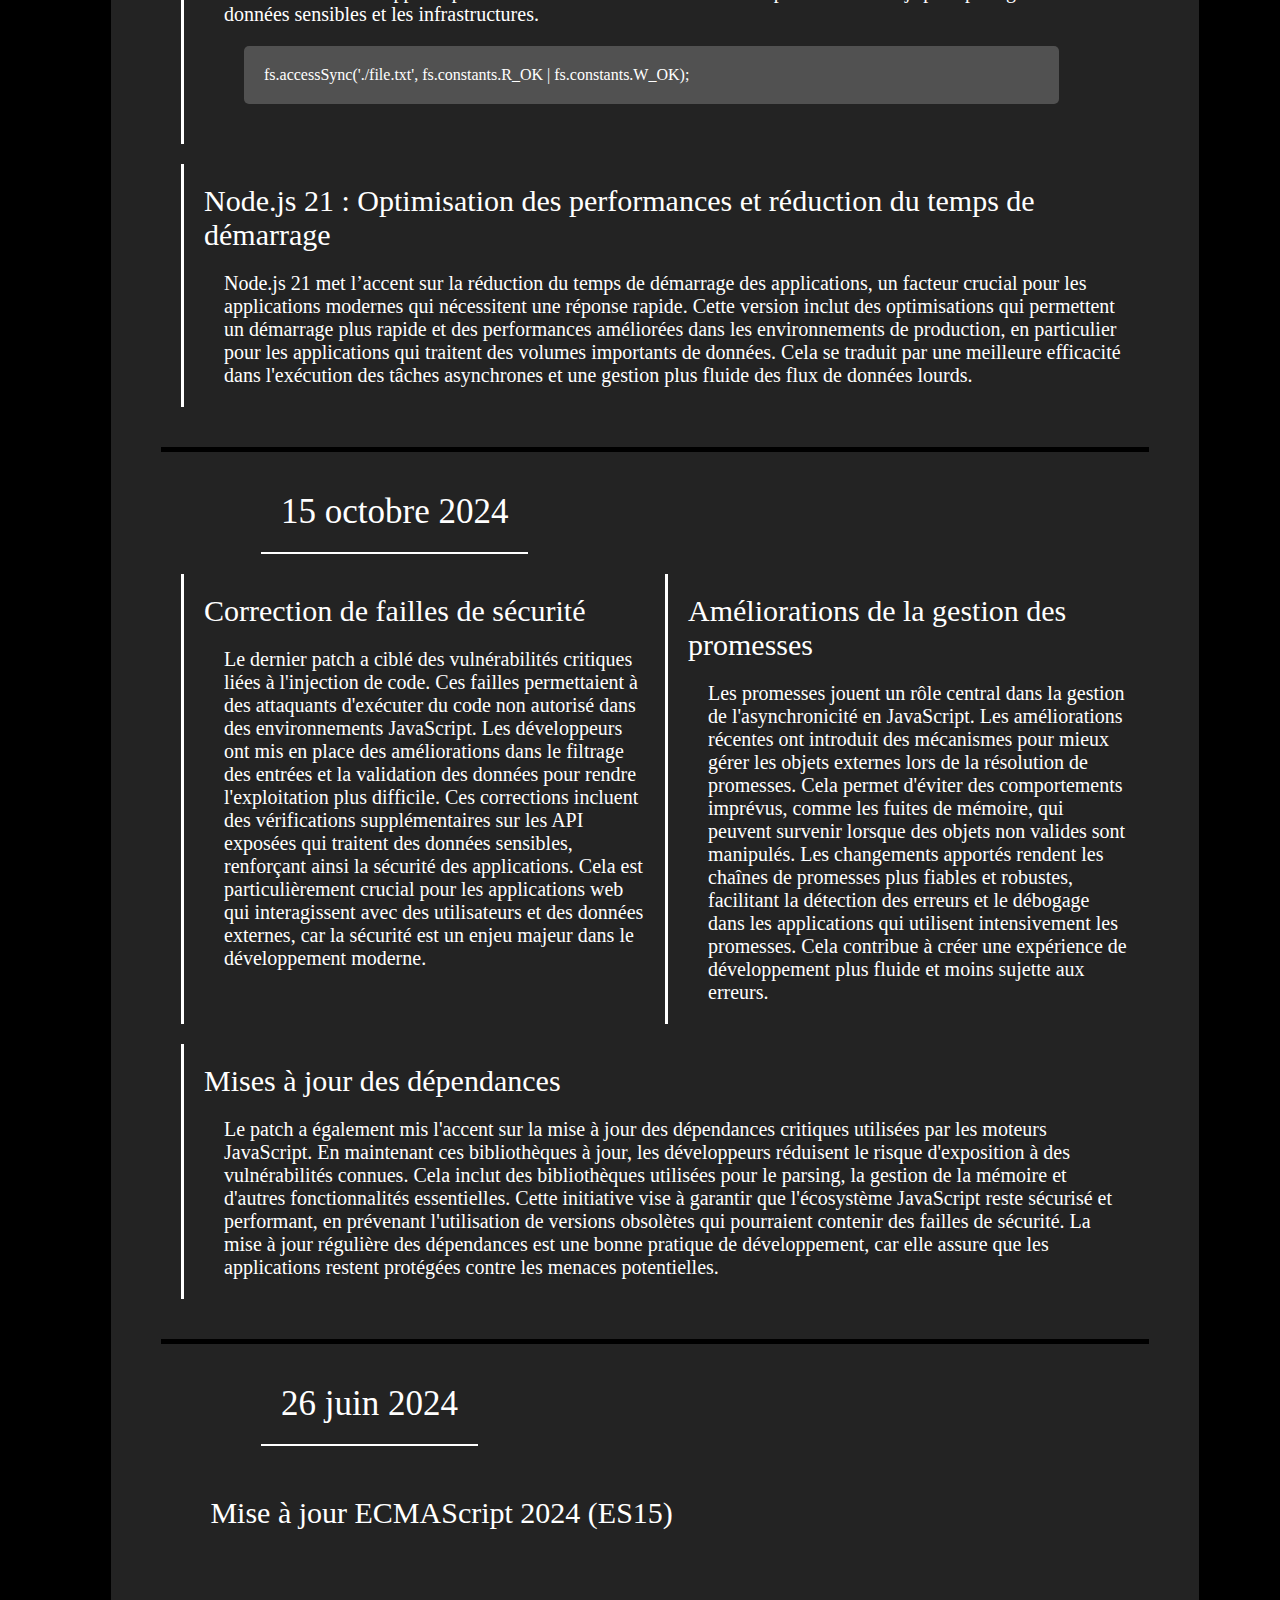
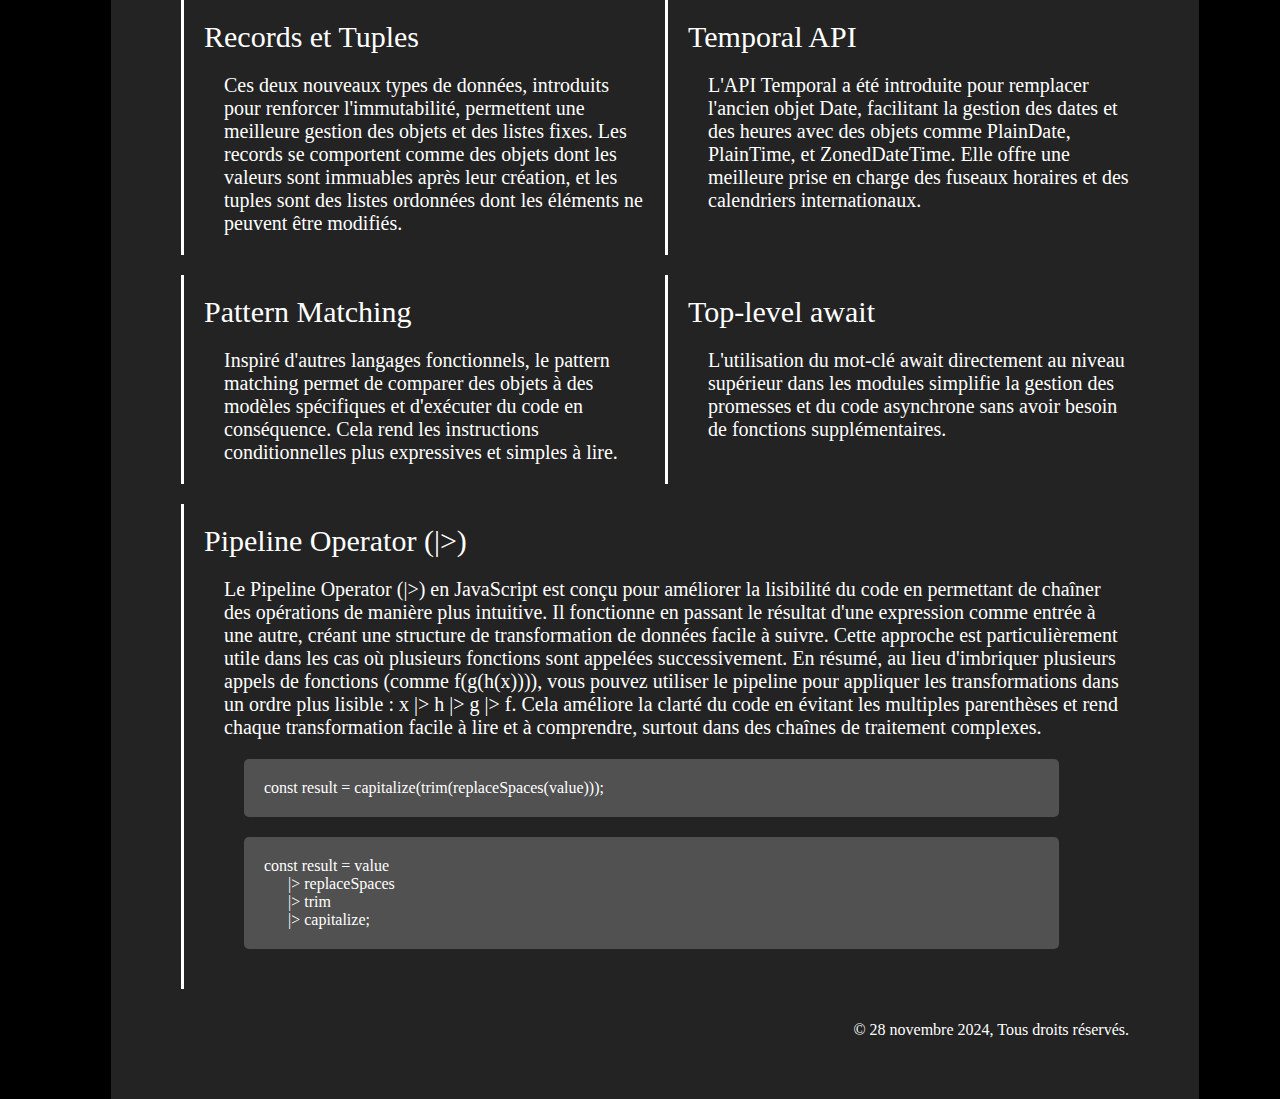
==== commit 1f41d544: "misa a jour vielle" ====
--- a/veille_techno/veille_techno.html
+++ b/veille_techno/veille_techno.html
@@ -315,7 +315,7 @@
                 </div>
             </div>
             <div class="copyright">
-                © 16 octobre 2024, Tous droits réservés.
+                © 28 novembre 2024, Tous droits réservés.
             </div>
         </section>
     </div>
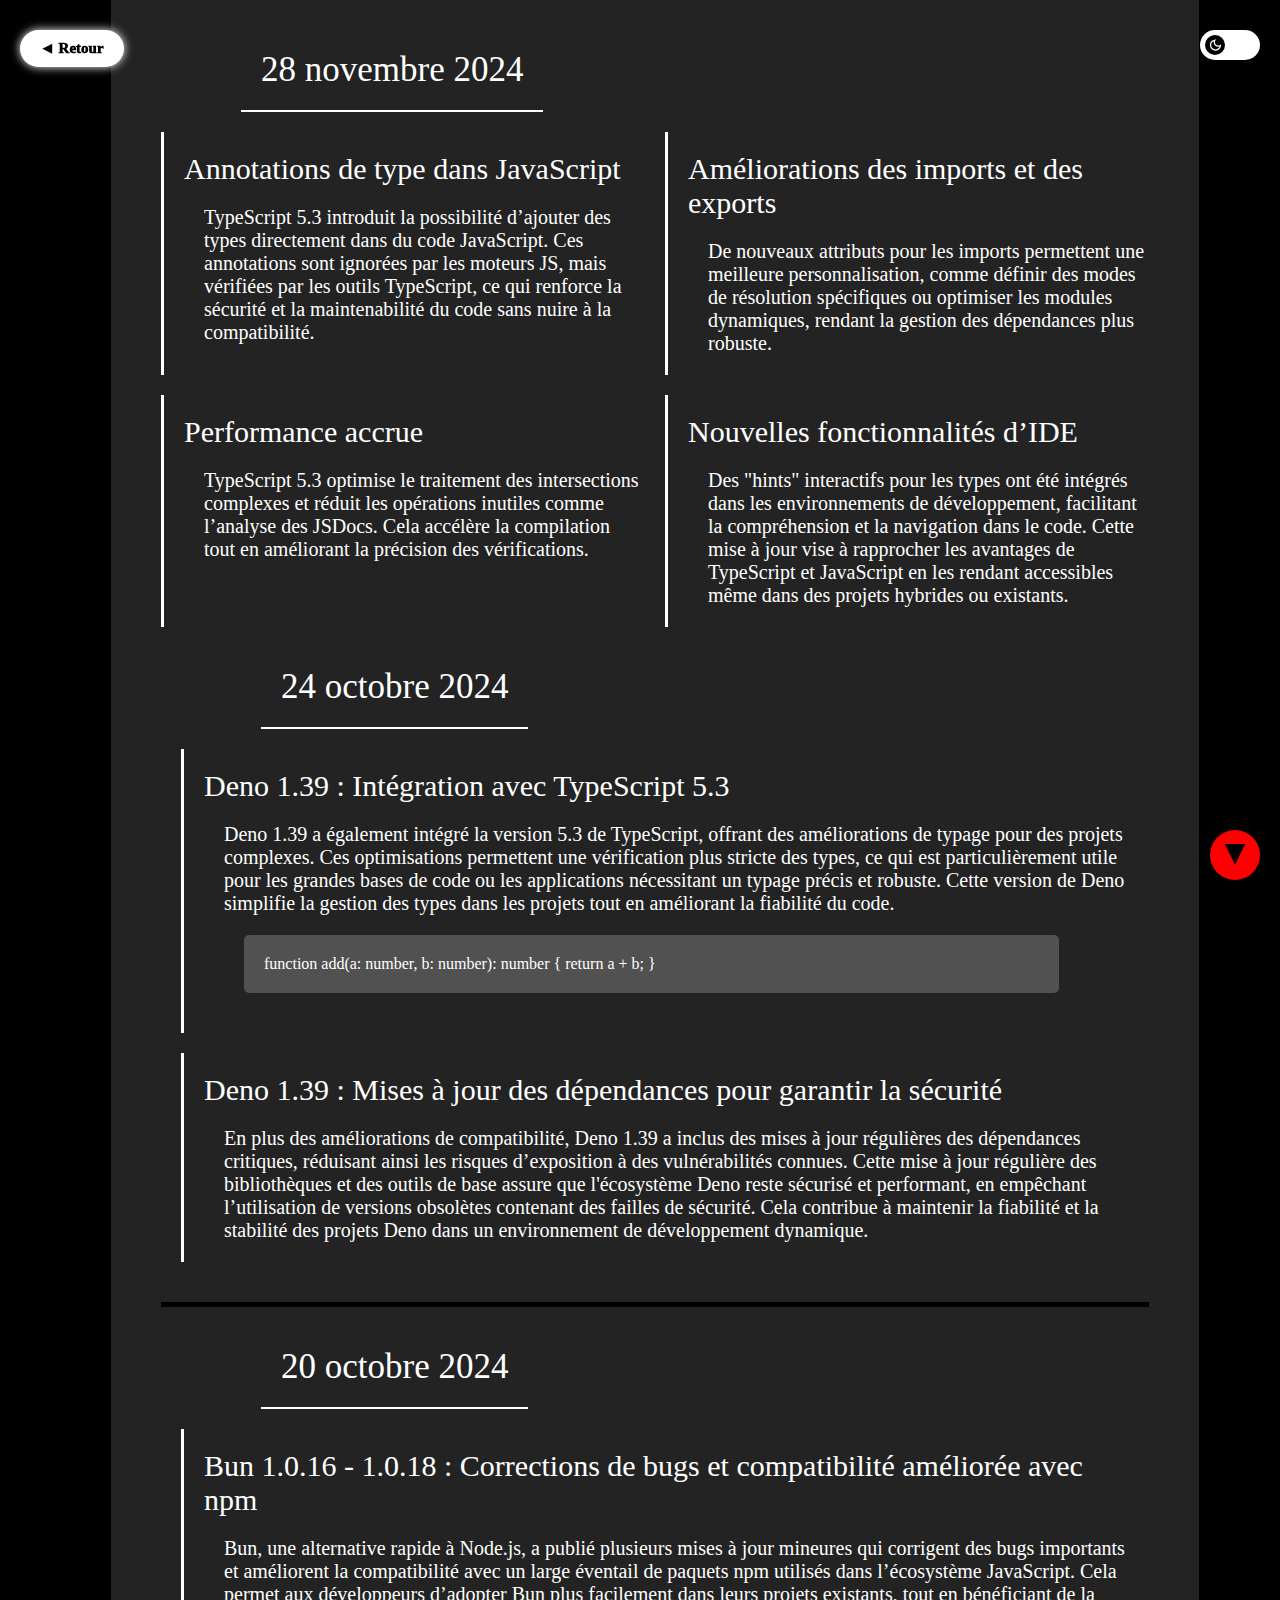
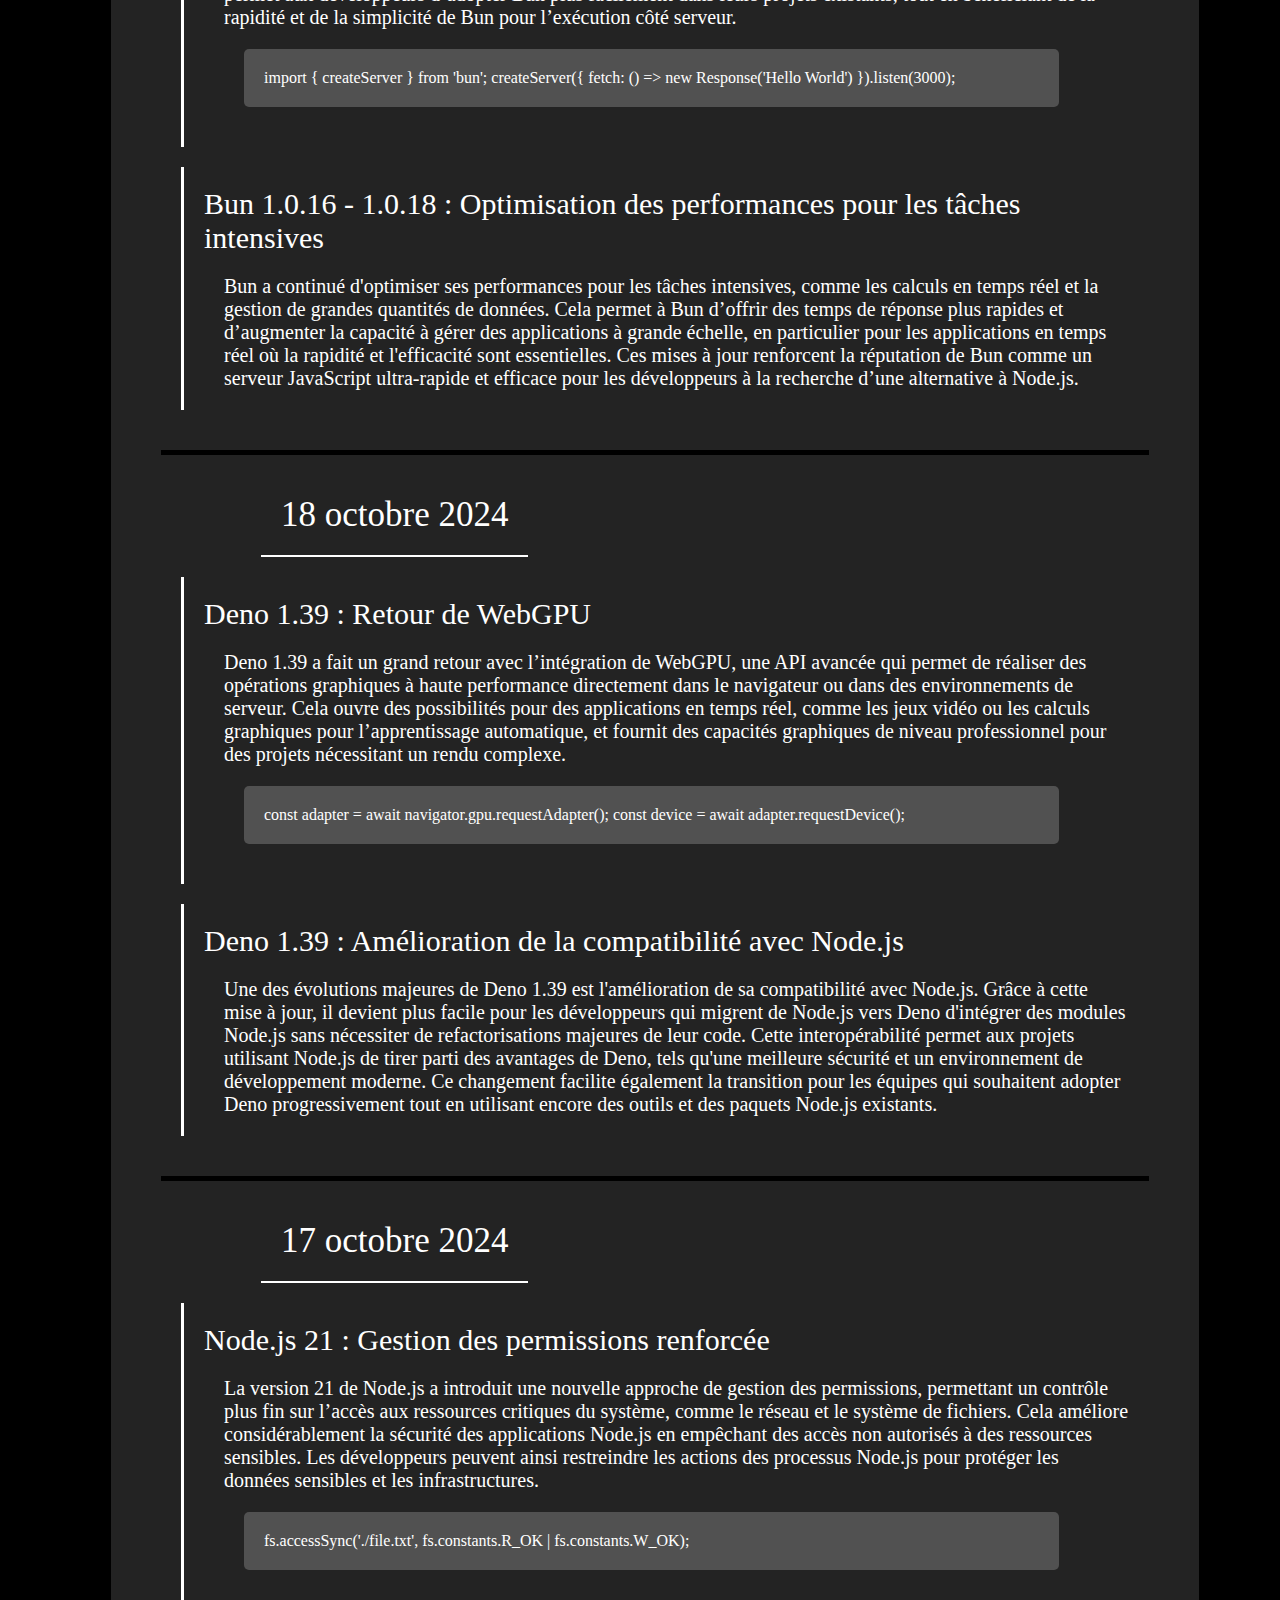
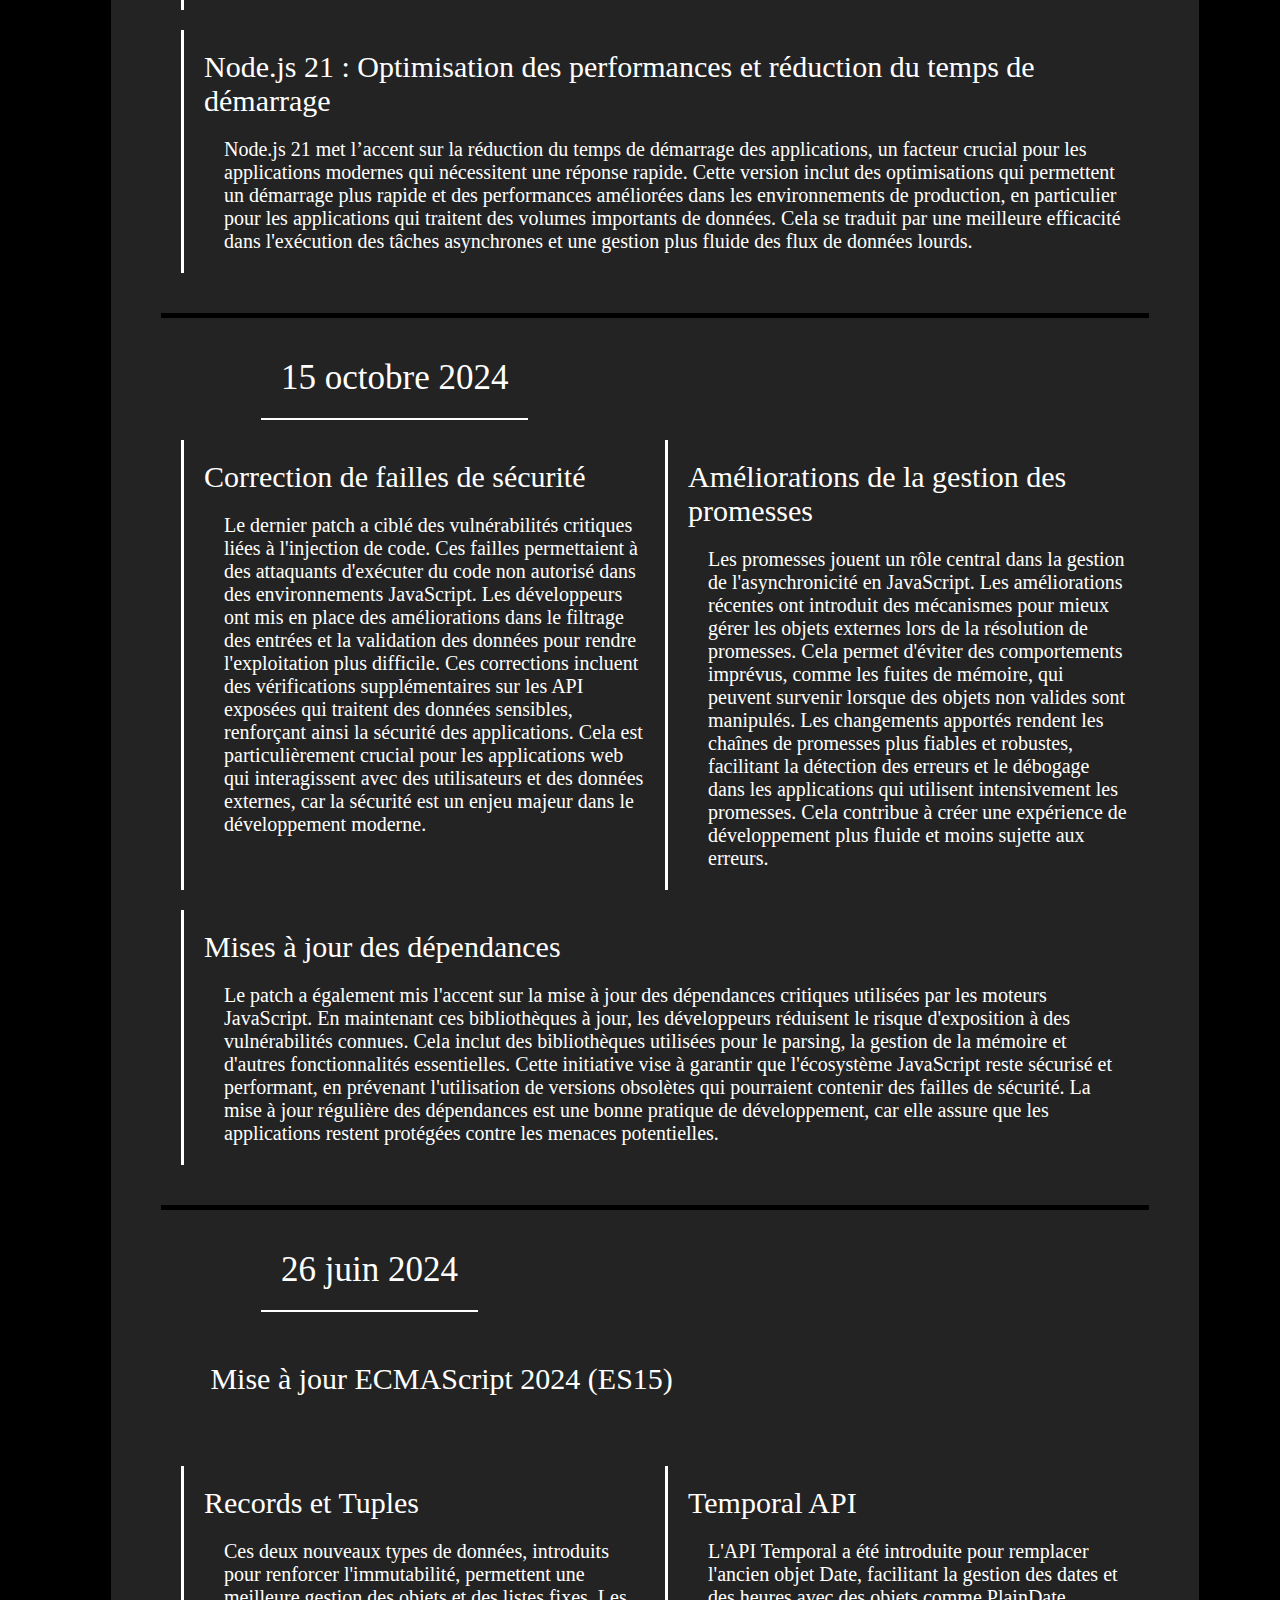
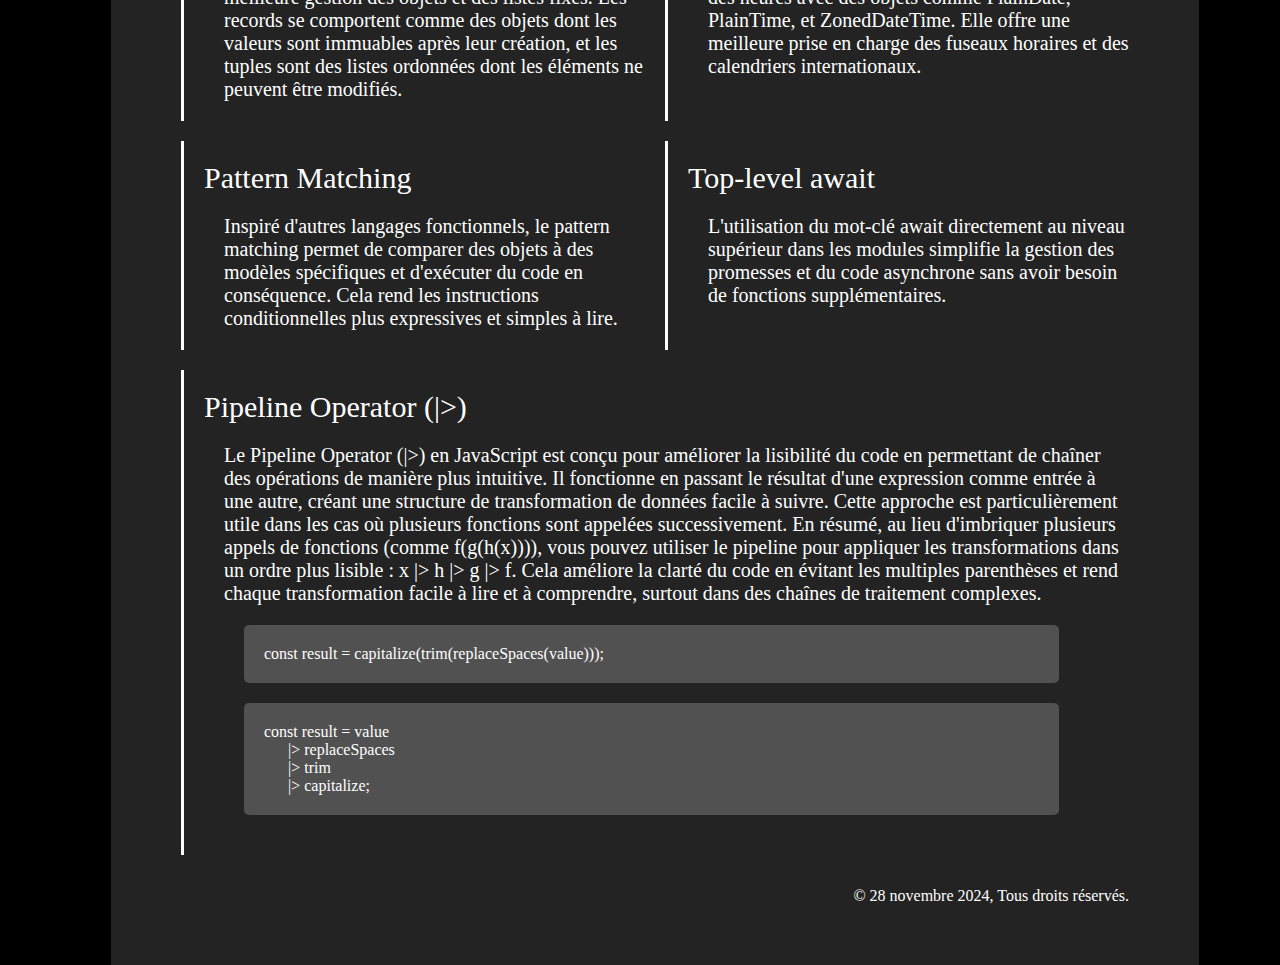
==== commit fa802975: "mise a jour vielle" ====
--- a/veille_techno/veille_techno.html
+++ b/veille_techno/veille_techno.html
@@ -36,9 +36,6 @@
                 <div class="date">
                     28 novembre 2024
                 </div>
-                <div class="firstTitle">
-                    TypeScript 5.3 enrichit JavaScript
-                </div>
             </div>
             <div class="articles">
 
